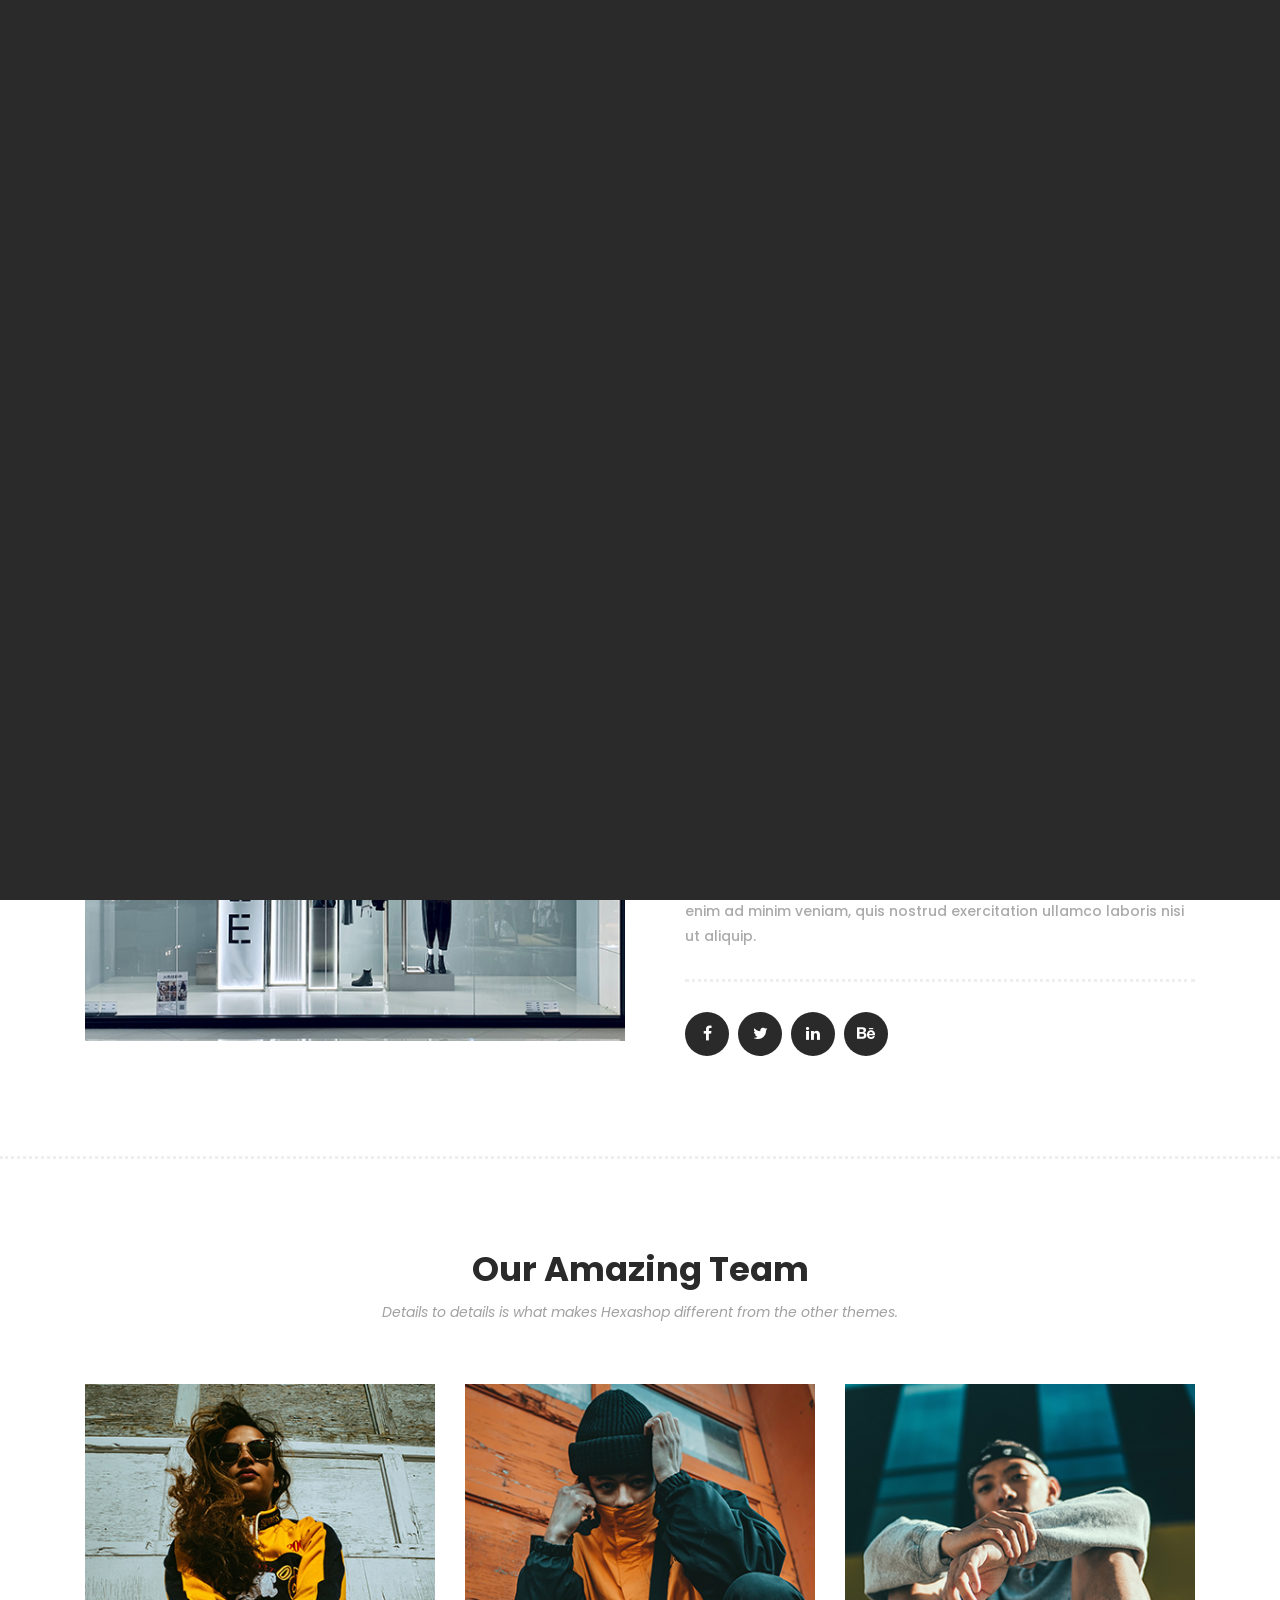
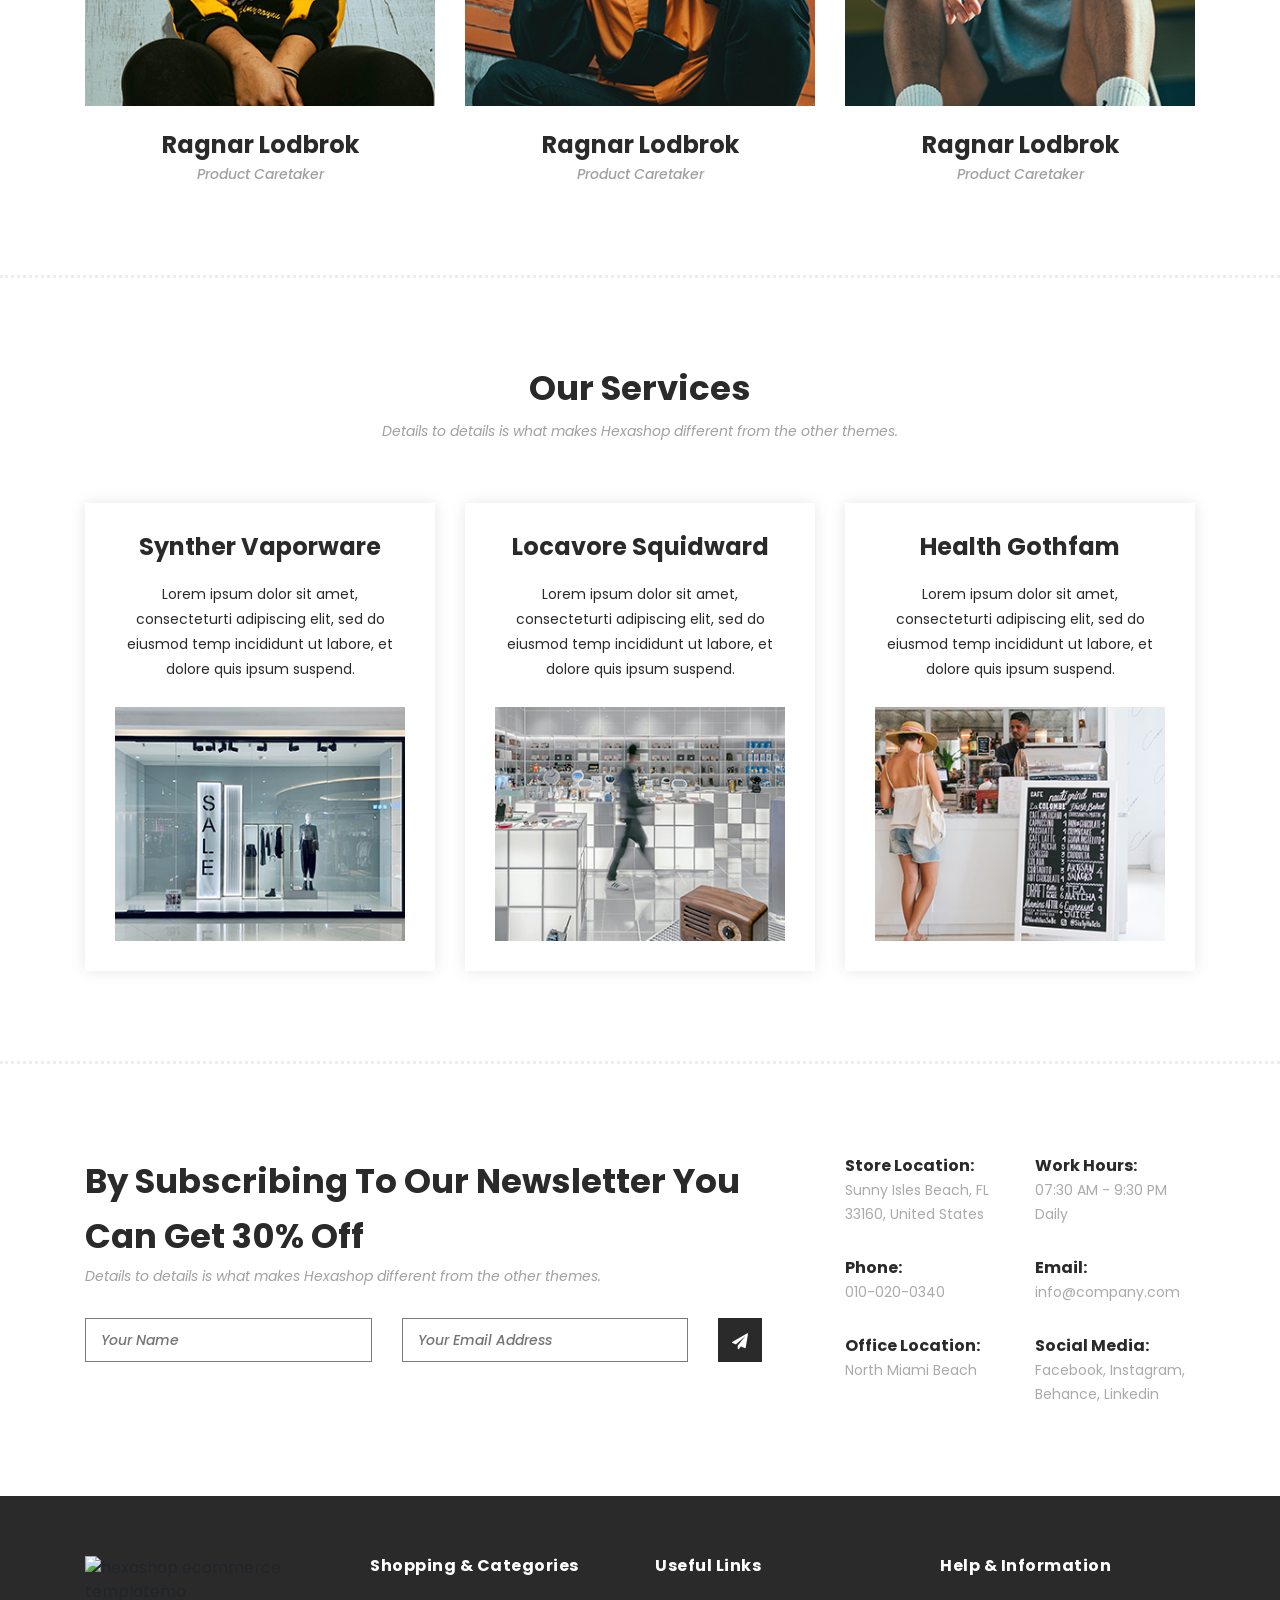
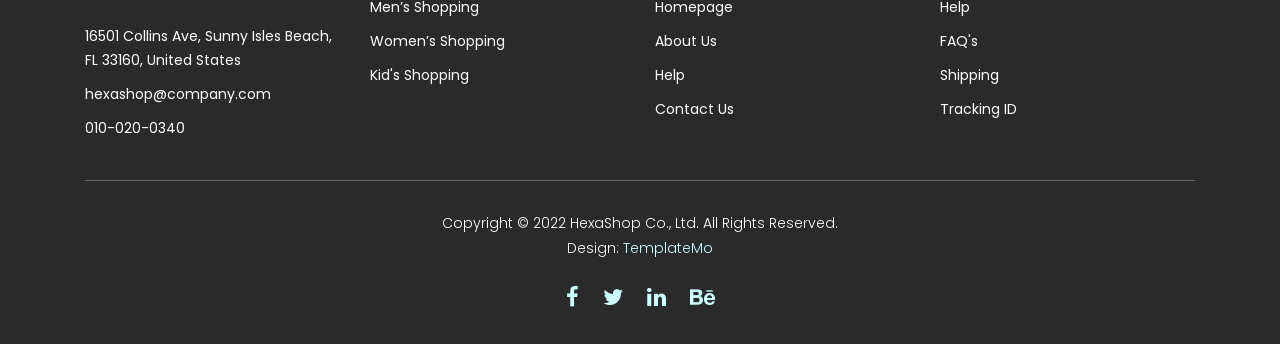
==== about.html @ b6d8e3b8 "Initial ATOYA website" ====
<!DOCTYPE html>
<html lang="en">

  <head>

    <meta charset="utf-8">
    <meta name="viewport" content="width=device-width, initial-scale=1, shrink-to-fit=no">
    <meta name="description" content="">
    <meta name="author" content="">
    <link href="https://fonts.googleapis.com/css?family=Poppins:100,200,300,400,500,600,700,800,900&display=swap" rel="stylesheet">

    <title>Hexashop - About Page</title>


    <!-- Additional CSS Files -->
    <link rel="stylesheet" type="text/css" href="assets/css/bootstrap.min.css">

    <link rel="stylesheet" type="text/css" href="assets/css/font-awesome.css">

    <link rel="stylesheet" href="assets/css/templatemo-hexashop.css">

    <link rel="stylesheet" href="assets/css/owl-carousel.css">

    <link rel="stylesheet" href="assets/css/lightbox.css">
<!--

TemplateMo 571 Hexashop

https://templatemo.com/tm-571-hexashop

-->
    </head>
    
    <body>
    
    <!-- ***** Preloader Start ***** -->
    <div id="preloader">
        <div class="jumper">
            <div></div>
            <div></div>
            <div></div>
        </div>
    </div>  
    <!-- ***** Preloader End ***** -->
    
    
    <!-- ***** Header Area Start ***** -->
    <header class="header-area header-sticky">
        <div class="container">
            <div class="row">
                <div class="col-12">
                    <nav class="main-nav">
                        <!-- ***** Logo Start ***** -->
                        <a href="index.html" class="logo">
                            <img src="assets/images/with-logo.png">
                        </a>
                        <!-- ***** Logo End ***** -->
                        <!-- ***** Menu Start ***** -->
                        <ul class="nav">
                            <li class="scroll-to-section"><a href="index.html" class="active">Home</a></li>
                            <li class="scroll-to-section"><a href="index.html">Men's</a></li>
                            <li class="scroll-to-section"><a href="index.html">Women's</a></li>
                            <li class="scroll-to-section"><a href="index.html">Kid's</a></li>
                            <li class="submenu">
                                <a href="javascript:;">Pages</a>
                                <ul>
                                    <li><a href="about.html">About Us</a></li>
                                    <li><a href="products.html">Products</a></li>
                                    <li><a href="single-product.html">Single Product</a></li>
                                    <li><a href="contact.html">Contact Us</a></li>
                                </ul>
                            </li>
                        </ul>        
                        <a class='menu-trigger'>
                            <span>Menu</span>
                        </a>
                        <!-- ***** Menu End ***** -->
                    </nav>
                </div>
            </div>
        </div>
    </header>
    <!-- ***** Header Area End ***** -->

    <!-- ***** Main Banner Area Start ***** -->
    <div class="page-heading about-page-heading" id="top">
        <div class="container">
            <div class="row">
                <div class="col-lg-12">
                    <div class="inner-content">
                        <h2>About Our Company</h2>
                        <span>Awesome, clean &amp; creative HTML5 Template</span>
                    </div>
                </div>
            </div>
        </div>
    </div>
    <!-- ***** Main Banner Area End ***** -->

    <!-- ***** About Area Starts ***** -->
    <div class="about-us">
        <div class="container">
            <div class="row">
                <div class="col-lg-6">
                    <div class="left-image">
                        <img src="assets/images/about-left-image.jpg" alt="">
                    </div>
                </div>
                <div class="col-lg-6">
                    <div class="right-content">
                        <h4>About Us &amp; Our Skills</h4>
                        <span>Lorem ipsum dolor sit amet, consectetur adipiscing elit, sed do eiusmod kon tempor incididunt ut labore.</span>
                        <div class="quote">
                            <i class="fa fa-quote-left"></i><p>Lorem ipsum dolor sit amet, consectetur adipiscing elit, sed do eiuski smod kon tempor incididunt ut labore.</p>
                        </div>
                        <p>Lorem ipsum dolor sit amet, consectetur adipiscing elit, sed do eiusmod kon tempor incididunt ut labore et dolore magna aliqua ut enim ad minim veniam, quis nostrud exercitation ullamco laboris nisi ut aliquip.</p>
                        <ul>
                            <li><a href="#"><i class="fa fa-facebook"></i></a></li>
                            <li><a href="#"><i class="fa fa-twitter"></i></a></li>
                            <li><a href="#"><i class="fa fa-linkedin"></i></a></li>
                            <li><a href="#"><i class="fa fa-behance"></i></a></li>
                        </ul>
                    </div>
                </div>
            </div>
        </div>
    </div>
    <!-- ***** About Area Ends ***** -->

    <!-- ***** Our Team Area Starts ***** -->
    <section class="our-team">
        <div class="container">
            <div class="row">
                <div class="col-lg-12">
                    <div class="section-heading">
                        <h2>Our Amazing Team</h2>
                        <span>Details to details is what makes Hexashop different from the other themes.</span>
                    </div>
                </div>
                <div class="col-lg-4">
                    <div class="team-item">
                        <div class="thumb">
                            <div class="hover-effect">
                                <div class="inner-content">
                                    <ul>
                                        <li><a href="#"><i class="fa fa-facebook"></i></a></li>
                                        <li><a href="#"><i class="fa fa-twitter"></i></a></li>
                                        <li><a href="#"><i class="fa fa-linkedin"></i></a></li>
                                        <li><a href="#"><i class="fa fa-behance"></i></a></li>
                                    </ul>
                                </div>
                            </div>
                            <img src="assets/images/team-member-01.jpg">
                        </div>
                        <div class="down-content">
                            <h4>Ragnar Lodbrok</h4>
                            <span>Product Caretaker</span>
                        </div>
                    </div>
                </div>
                <div class="col-lg-4">
                    <div class="team-item">
                        <div class="thumb">
                            <div class="hover-effect">
                                <div class="inner-content">
                                    <ul>
                                        <li><a href="#"><i class="fa fa-facebook"></i></a></li>
                                        <li><a href="#"><i class="fa fa-twitter"></i></a></li>
                                        <li><a href="#"><i class="fa fa-linkedin"></i></a></li>
                                        <li><a href="#"><i class="fa fa-behance"></i></a></li>
                                    </ul>
                                </div>
                            </div>
                            <img src="assets/images/team-member-02.jpg">
                        </div>
                        <div class="down-content">
                            <h4>Ragnar Lodbrok</h4>
                            <span>Product Caretaker</span>
                        </div>
                    </div>
                </div>
                <div class="col-lg-4">
                    <div class="team-item">
                        <div class="thumb">
                            <div class="hover-effect">
                                <div class="inner-content">
                                    <ul>
                                        <li><a href="#"><i class="fa fa-facebook"></i></a></li>
                                        <li><a href="#"><i class="fa fa-twitter"></i></a></li>
                                        <li><a href="#"><i class="fa fa-linkedin"></i></a></li>
                                        <li><a href="#"><i class="fa fa-behance"></i></a></li>
                                    </ul>
                                </div>
                            </div>
                            <img src="assets/images/team-member-03.jpg">
                        </div>
                        <div class="down-content">
                            <h4>Ragnar Lodbrok</h4>
                            <span>Product Caretaker</span>
                        </div>
                    </div>
                </div>
            </div>
        </div>
    </section>
    <!-- ***** Our Team Area Ends ***** -->

    <!-- ***** Services Area Starts ***** -->
    <section class="our-services">
        <div class="container">
            <div class="row">
                <div class="col-lg-12">
                    <div class="section-heading">
                        <h2>Our Services</h2>
                        <span>Details to details is what makes Hexashop different from the other themes.</span>
                    </div>
                </div>
                <div class="col-lg-4">
                    <div class="service-item">
                        <h4>Synther Vaporware</h4>
                        <p>Lorem ipsum dolor sit amet, consecteturti adipiscing elit, sed do eiusmod temp incididunt ut labore, et dolore quis ipsum suspend.</p>
                        <img src="assets/images/service-01.jpg" alt="">
                    </div>
                </div>
                <div class="col-lg-4">
                    <div class="service-item">
                        <h4>Locavore Squidward</h4>
                        <p>Lorem ipsum dolor sit amet, consecteturti adipiscing elit, sed do eiusmod temp incididunt ut labore, et dolore quis ipsum suspend.</p>
                        <img src="assets/images/service-02.jpg" alt="">
                    </div>
                </div>
                <div class="col-lg-4">
                    <div class="service-item">
                        <h4>Health Gothfam</h4>
                        <p>Lorem ipsum dolor sit amet, consecteturti adipiscing elit, sed do eiusmod temp incididunt ut labore, et dolore quis ipsum suspend.</p>
                        <img src="assets/images/service-03.jpg" alt="">
                    </div>
                </div>
            </div>
        </div>
    </section>
    <!-- ***** Services Area Ends ***** -->

    <!-- ***** Subscribe Area Starts ***** -->
    <div class="subscribe">
        <div class="container">
            <div class="row">
                <div class="col-lg-8">
                    <div class="section-heading">
                        <h2>By Subscribing To Our Newsletter You Can Get 30% Off</h2>
                        <span>Details to details is what makes Hexashop different from the other themes.</span>
                    </div>
                    <form id="subscribe" action="" method="get">
                        <div class="row">
                          <div class="col-lg-5">
                            <fieldset>
                              <input name="name" type="text" id="name" placeholder="Your Name" required="">
                            </fieldset>
                          </div>
                          <div class="col-lg-5">
                            <fieldset>
                              <input name="email" type="text" id="email" pattern="[^ @]*@[^ @]*" placeholder="Your Email Address" required="">
                            </fieldset>
                          </div>
                          <div class="col-lg-2">
                            <fieldset>
                              <button type="submit" id="form-submit" class="main-dark-button"><i class="fa fa-paper-plane"></i></button>
                            </fieldset>
                          </div>
                        </div>
                    </form>
                </div>
                <div class="col-lg-4">
                    <div class="row">
                        <div class="col-6">
                            <ul>
                                <li>Store Location:<br><span>Sunny Isles Beach, FL 33160, United States</span></li>
                                <li>Phone:<br><span>010-020-0340</span></li>
                                <li>Office Location:<br><span>North Miami Beach</span></li>
                            </ul>
                        </div>
                        <div class="col-6">
                            <ul>
                                <li>Work Hours:<br><span>07:30 AM - 9:30 PM Daily</span></li>
                                <li>Email:<br><span>info@company.com</span></li>
                                <li>Social Media:<br><span><a href="#">Facebook</a>, <a href="#">Instagram</a>, <a href="#">Behance</a>, <a href="#">Linkedin</a></span></li>
                            </ul>
                        </div>
                    </div>
                </div>
            </div>
        </div>
    </div>
    <!-- ***** Subscribe Area Ends ***** -->

    <!-- ***** Footer Start ***** -->
    <footer>
        <div class="container">
            <div class="row">
                <div class="col-lg-3">
                    <div class="first-item">
                        <div class="logo">
                            <img src="assets/images/white-logo.png" alt="hexashop ecommerce templatemo">
                        </div>
                        <ul>
                            <li><a href="#">16501 Collins Ave, Sunny Isles Beach, FL 33160, United States</a></li>
                            <li><a href="#">hexashop@company.com</a></li>
                            <li><a href="#">010-020-0340</a></li>
                        </ul>
                    </div>
                </div>
                <div class="col-lg-3">
                    <h4>Shopping &amp; Categories</h4>
                    <ul>
                        <li><a href="#">Men’s Shopping</a></li>
                        <li><a href="#">Women’s Shopping</a></li>
                        <li><a href="#">Kid's Shopping</a></li>
                    </ul>
                </div>
                <div class="col-lg-3">
                    <h4>Useful Links</h4>
                    <ul>
                        <li><a href="#">Homepage</a></li>
                        <li><a href="#">About Us</a></li>
                        <li><a href="#">Help</a></li>
                        <li><a href="#">Contact Us</a></li>
                    </ul>
                </div>
                <div class="col-lg-3">
                    <h4>Help &amp; Information</h4>
                    <ul>
                        <li><a href="#">Help</a></li>
                        <li><a href="#">FAQ's</a></li>
                        <li><a href="#">Shipping</a></li>
                        <li><a href="#">Tracking ID</a></li>
                    </ul>
                </div>
                <div class="col-lg-12">
                    <div class="under-footer">
                        <p>Copyright © 2022 HexaShop Co., Ltd. All Rights Reserved. 
                        
                        <br>Design: <a href="https://templatemo.com" target="_parent" title="free css templates">TemplateMo</a></p>
                        <ul>
                            <li><a href="#"><i class="fa fa-facebook"></i></a></li>
                            <li><a href="#"><i class="fa fa-twitter"></i></a></li>
                            <li><a href="#"><i class="fa fa-linkedin"></i></a></li>
                            <li><a href="#"><i class="fa fa-behance"></i></a></li>
                        </ul>
                    </div>
                </div>
            </div>
        </div>
    </footer>
    

    <!-- jQuery -->
    <script src="assets/js/jquery-2.1.0.min.js"></script>

    <!-- Bootstrap -->
    <script src="assets/js/popper.js"></script>
    <script src="assets/js/bootstrap.min.js"></script>

    <!-- Plugins -->
    <script src="assets/js/owl-carousel.js"></script>
    <script src="assets/js/accordions.js"></script>
    <script src="assets/js/datepicker.js"></script>
    <script src="assets/js/scrollreveal.min.js"></script>
    <script src="assets/js/waypoints.min.js"></script>
    <script src="assets/js/jquery.counterup.min.js"></script>
    <script src="assets/js/imgfix.min.js"></script> 
    <script src="assets/js/slick.js"></script> 
    <script src="assets/js/lightbox.js"></script> 
    <script src="assets/js/isotope.js"></script> 
    
    <!-- Global Init -->
    <script src="assets/js/custom.js"></script>

    <script>

        $(function() {
            var selectedClass = "";
            $("p").click(function(){
            selectedClass = $(this).attr("data-rel");
            $("#portfolio").fadeTo(50, 0.1);
                $("#portfolio div").not("."+selectedClass).fadeOut();
            setTimeout(function() {
              $("."+selectedClass).fadeIn();
              $("#portfolio").fadeTo(50, 1);
            }, 500);
                
            });
        });

    </script>

  </body>

</html>
---- assets/css/templatemo-hexashop.css ----
/*

TemplateMo 571 Hexashop

https://templatemo.com/tm-571-hexashop

*/

/* ---------------------------------------------
Table of contents
------------------------------------------------
01. font & reset css
02. reset
03. global styles
04. header
05. banner
06. features
07. testimonials
08. contact
09. footer
10. preloader
11. search
12. portfolio

--------------------------------------------- */
/* 
---------------------------------------------
font & reset css
--------------------------------------------- 
*/
@import url("https://fonts.googleapis.com/css?family=Poppins:100,200,300,400,500,600,700,800,900");
/* 
---------------------------------------------
reset
--------------------------------------------- 
*/
html, body, div, span, applet, object, iframe, h1, h2, h3, h4, h5, h6, p, blockquote, div
pre, a, abbr, acronym, address, big, cite, code, del, dfn, em, font, img, ins, kbd, q,
s, samp, small, strike, strong, sub, sup, tt, var, b, u, i, center, dl, dt, dd, ol, ul, li,
figure, header, nav, section, article, aside, footer, figcaption {
  margin: 0;
  padding: 0;
  border: 0;
  outline: 0;
}

.clearfix:after {
  content: ".";
  display: block;
  clear: both;
  visibility: hidden;
  line-height: 0;
  height: 0;
}

.clearfix {
  display: inline-block;
}

html[xmlns] .clearfix {
  display: block;
}

* html .clearfix {
  height: 1%;
}

ul, li {
  padding: 0;
  margin: 0;
  list-style: none;
}

header, nav, section, article, aside, footer, hgroup {
  display: block;
}

* {
  box-sizing: border-box;
}

html, body {
  font-family: 'Poppins', sans-serif;
  font-weight: 400;
  background-color: #fff;
  font-size: 16px;
  -ms-text-size-adjust: 100%;
  -webkit-font-smoothing: antialiased;
  -moz-osx-font-smoothing: grayscale;
}

a {
  text-decoration: none !important;
}

h1, h2, h3, h4, h5, h6 {
  margin-top: 0px;
  margin-bottom: 0px;
}

ul {
  margin-bottom: 0px;
}

p {
  font-size: 14px;
  line-height: 25px;
  color: #2a2a2a;
}

/* 
---------------------------------------------
global styles
--------------------------------------------- 
*/
html,
body {
  background: #fff;
  font-family: 'Poppins', sans-serif;
}

::selection {
  background: #2a2a2a;
  color: #fff;
}

::-moz-selection {
  background: #2a2a2a;
  color: #fff;
}

@media (max-width: 991px) {
  html, body {
    overflow-x: hidden;
  }
  .mobile-top-fix {
    margin-top: 30px;
    margin-bottom: 0px;
  }
  .mobile-bottom-fix {
    margin-bottom: 30px;
  }
  .mobile-bottom-fix-big {
    margin-bottom: 60px;
  }
}

.main-border-button a {
  font-size: 13px;
  color: #fff;
  border: 1px solid #fff;
  padding: 12px 25px;
  display: inline-block;
  font-weight: 500;
  transition: all .3s;
}

.main-border-button a:hover {
  background-color: #fff;
  color: #2a2a2a;
}

.main-white-button a {
  font-size: 13px;
  color: #2a2a2a;
  background-color: #fff;
  padding: 12px 25px;
  display: inline-block;
  border-radius: 3px;
  font-weight: 600;
  transition: all .3s;
}

.main-white-button a:hover {
  opacity: 0.9;
}

.main-text-button a {
  font-size: 13px;
  color: #fff;
  font-weight: 600;
  transition: all .3s;
}

.main-text-button a:hover {
  opacity: 0.9;
}

.section-heading h2 {
  font-size: 34px;
  font-weight: 700;
  color: #2a2a2a;
}

.section-heading span {
  font-size: 14px;
  color: #a1a1a1;
  font-style: italic;
  font-weight: 400;
}



/* 
---------------------------------------------
header
--------------------------------------------- 
*/

.background-header {
  border-bottom: none !important;
  background-color: #fff;
  height: 80px!important;
  position: fixed!important;
  top: 0px;
  left: 0px;
  right: 0px;
  box-shadow: 0px 0px 10px rgba(0,0,0,0.15)!important;
}

.background-header .logo,
.background-header .main-nav .nav li a {
  color: #1e1e1e!important;
}

.background-header .main-nav .nav li:hover a {
  color: #2a2a2a!important;
}

.background-header .nav li a.active {
  color: #2a2a2a!important;
}

.header-area {
  border-bottom: 3px dotted #eee;
  box-shadow: none;
  background-color: #fff;
  position: absolute;
  top: 0px;
  left: 0px;
  right: 0px;
  z-index: 100;
  height: 100px;
  -webkit-transition: all .5s ease 0s;
  -moz-transition: all .5s ease 0s;
  -o-transition: all .5s ease 0s;
  transition: all .5s ease 0s;
}

.header-area .main-nav {
  min-height: 80px;
  background: transparent;
}

.header-area .main-nav .logo {
  line-height: 100px;
  color: #fff;
  font-size: 28px;
  font-weight: 700;
  text-transform: uppercase;
  letter-spacing: 2px;
  float: left;
  -webkit-transition: all 0.3s ease 0s;
  -moz-transition: all 0.3s ease 0s;
  -o-transition: all 0.3s ease 0s;
  transition: all 0.3s ease 0s;
}

.background-header .main-nav .logo {
  line-height: 75px;
}

.background-header .nav {
  margin-top: 20px !important;
}

.header-area .main-nav .nav {
  float: right;
  margin-top: 30px;
  margin-right: 0px;
  background-color: transparent;
  -webkit-transition: all 0.3s ease 0s;
  -moz-transition: all 0.3s ease 0s;
  -o-transition: all 0.3s ease 0s;
  transition: all 0.3s ease 0s;
  position: relative;
  z-index: 999;
}

.header-area .main-nav .nav li {
  padding-left: 15px;
  padding-right: 15px;
}

.header-area .main-nav .nav li:last-child {
  padding-right: 0px;
}

.header-area .main-nav .nav li a {
  display: block;
  font-weight: 600;
  font-size: 15px;
  color: #2a2a2a;
  text-transform: capitalize;
  -webkit-transition: all 0.3s ease 0s;
  -moz-transition: all 0.3s ease 0s;
  -o-transition: all 0.3s ease 0s;
  transition: all 0.3s ease 0s;
  height: 40px;
  line-height: 40px;
  border: transparent;
  letter-spacing: 1px;
}

.header-area .main-nav .nav li a {
  color: #2a2a2a;
}

.header-area .main-nav .nav li:hover a,
.header-area .main-nav .nav li a.active {
  color: #aaa!important;
}

.background-header .main-nav .nav li:hover a,
.background-header .main-nav .nav li a.active {
  color: #aaa!important;
  opacity: 1;
}

.header-area .main-nav .nav li.submenu {
  position: relative;
  padding-right: 30px;
}

.header-area .main-nav .nav li.submenu:after {
  font-family: FontAwesome;
  content: "\f107";
  font-size: 12px;
  color: #2a2a2a;
  position: absolute;
  right: 18px;
  top: 12px;
}

.background-header .main-nav .nav li.submenu:after {
  color: #2a2a2a;
}

.header-area .main-nav .nav li.submenu ul {
  position: absolute;
  width: 200px;
  box-shadow: 0 2px 28px 0 rgba(0, 0, 0, 0.06);
  overflow: hidden;
  top: 50px;
  opacity: 0;
  transform: translateY(+2em);
  visibility: hidden;
  z-index: -1;
  transition: all 0.3s ease-in-out 0s, visibility 0s linear 0.3s, z-index 0s linear 0.01s;
}

.header-area .main-nav .nav li.submenu ul li {
  margin-left: 0px;
  padding-left: 0px;
  padding-right: 0px;
}

.header-area .main-nav .nav li.submenu ul li a {
  opacity: 1;
  display: block;
  background: #f7f7f7;
  color: #2a2a2a!important;
  padding-left: 20px;
  height: 40px;
  line-height: 40px;
  -webkit-transition: all 0.3s ease 0s;
  -moz-transition: all 0.3s ease 0s;
  -o-transition: all 0.3s ease 0s;
  transition: all 0.3s ease 0s;
  position: relative;
  font-size: 13px;
  font-weight: 400;
  border-bottom: 1px solid #eee;
}

.header-area .main-nav .nav li.submenu ul li a:hover {
  background: #fff;
  color: #aaa!important;
  padding-left: 25px;
}

.header-area .main-nav .nav li.submenu ul li a:hover:before {
  width: 3px;
}

.header-area .main-nav .nav li.submenu:hover ul {
  visibility: visible;
  opacity: 1;
  z-index: 1;
  transform: translateY(0%);
  transition-delay: 0s, 0s, 0.3s;
}

.header-area .main-nav .menu-trigger {
  cursor: pointer;
  display: block;
  position: absolute;
  top: 33px;
  width: 32px;
  height: 40px;
  text-indent: -9999em;
  z-index: 99;
  right: 40px;
  display: none;
}

.background-header .main-nav .menu-trigger {
  top: 23px;
}

.header-area .main-nav .menu-trigger span,
.header-area .main-nav .menu-trigger span:before,
.header-area .main-nav .menu-trigger span:after {
  -moz-transition: all 0.4s;
  -o-transition: all 0.4s;
  -webkit-transition: all 0.4s;
  transition: all 0.4s;
  background-color: #1e1e1e;
  display: block;
  position: absolute;
  width: 30px;
  height: 2px;
  left: 0;
}

.background-header .main-nav .menu-trigger span,
.background-header .main-nav .menu-trigger span:before,
.background-header .main-nav .menu-trigger span:after {
  background-color: #1e1e1e;
}

.header-area .main-nav .menu-trigger span:before,
.header-area .main-nav .menu-trigger span:after {
  -moz-transition: all 0.4s;
  -o-transition: all 0.4s;
  -webkit-transition: all 0.4s;
  transition: all 0.4s;
  background-color: #1e1e1e;
  display: block;
  position: absolute;
  width: 30px;
  height: 2px;
  left: 0;
  width: 75%;
}

.background-header .main-nav .menu-trigger span:before,
.background-header .main-nav .menu-trigger span:after {
  background-color: #1e1e1e;
}

.header-area .main-nav .menu-trigger span:before,
.header-area .main-nav .menu-trigger span:after {
  content: "";
}

.header-area .main-nav .menu-trigger span {
  top: 16px;
}

.header-area .main-nav .menu-trigger span:before {
  -moz-transform-origin: 33% 100%;
  -ms-transform-origin: 33% 100%;
  -webkit-transform-origin: 33% 100%;
  transform-origin: 33% 100%;
  top: -10px;
  z-index: 10;
}

.header-area .main-nav .menu-trigger span:after {
  -moz-transform-origin: 33% 0;
  -ms-transform-origin: 33% 0;
  -webkit-transform-origin: 33% 0;
  transform-origin: 33% 0;
  top: 10px;
}

.header-area .main-nav .menu-trigger.active span,
.header-area .main-nav .menu-trigger.active span:before,
.header-area .main-nav .menu-trigger.active span:after {
  background-color: transparent;
  width: 100%;
}

.header-area .main-nav .menu-trigger.active span:before {
  -moz-transform: translateY(6px) translateX(1px) rotate(45deg);
  -ms-transform: translateY(6px) translateX(1px) rotate(45deg);
  -webkit-transform: translateY(6px) translateX(1px) rotate(45deg);
  transform: translateY(6px) translateX(1px) rotate(45deg);
  background-color: #1e1e1e;
}

.background-header .main-nav .menu-trigger.active span:before {
  background-color: #1e1e1e;
}

.header-area .main-nav .menu-trigger.active span:after {
  -moz-transform: translateY(-6px) translateX(1px) rotate(-45deg);
  -ms-transform: translateY(-6px) translateX(1px) rotate(-45deg);
  -webkit-transform: translateY(-6px) translateX(1px) rotate(-45deg);
  transform: translateY(-6px) translateX(1px) rotate(-45deg);
  background-color: #1e1e1e;
}

.background-header .main-nav .menu-trigger.active span:after {
  background-color: #1e1e1e;
}

.header-area.header-sticky {
  min-height: 80px;
}

.header-area .nav {
  margin-top: 30px;
}

.header-area.header-sticky .nav li a.active {
  color: #aaa;
}

@media (max-width: 1200px) {
  .header-area .main-nav .nav li {
    padding-left: 12px;
    padding-right: 12px;
  }
  .header-area .main-nav:before {
    display: none;
  }
}

@media (max-width: 767px) {
  .header-area .main-nav .logo {
    color: #1e1e1e;
  }
  .header-area.header-sticky .nav li a:hover,
  .header-area.header-sticky .nav li a.active {
    color: #aaa!important;
    opacity: 1;
  }
  .header-area.header-sticky .nav li.search-icon a {
    width: 100%;
  }
  .header-area {
    background-color: #f7f7f7;
    padding: 0px 15px;
    height: 100px;
    box-shadow: none;
    text-align: center;
  }
  .header-area .container {
    padding: 0px;
  }
  .header-area .logo {
    margin-left: 30px;
  }
  .header-area .menu-trigger {
    display: block !important;
  }
  .header-area .main-nav {
    overflow: visible;
  }
  .header-area .main-nav .nav {
    float: none;
    clear: both;
    width: 100%;
    display: none;
    -webkit-transition: all 0s ease 0s;
    -moz-transition: all 0s ease 0s;
    -o-transition: all 0s ease 0s;
    transition: all 0s ease 0s;
    margin-left: 0px;
  }
  .header-area .main-nav .nav li:first-child {
    border-top: 1px solid #eee;
  }
  .header-area.header-sticky .nav {
    margin-top: 0px !important;
  }
  .header-area .main-nav .nav li {
    width: 100%;
    background: #fff;
    border-bottom: 1px solid #eee;
    padding-left: 0px !important;
    padding-right: 0px !important;
  }
  .header-area .main-nav .nav li a {
    height: 50px !important;
    line-height: 50px !important;
    padding: 0px !important;
    border: none !important;
    background: #f7f7f7 !important;
    color: #191a20 !important;
  }
  .header-area .main-nav .nav li a:hover {
    background: #eee !important;
    color: #aaa!important;
  }
  .header-area .main-nav .nav li.submenu ul {
    position: relative;
    visibility: inherit;
    opacity: 1;
    z-index: 1;
    transform: translateY(0%);
    transition-delay: 0s, 0s, 0.3s;
    top: 0px;
    width: 100%;
    box-shadow: none;
    height: 0px;
  }
  .header-area .main-nav .nav li.submenu ul li a {
    font-size: 12px;
    font-weight: 400;
  }
  .header-area .main-nav .nav li.submenu ul li a:hover:before {
    width: 0px;
  }
  .header-area .main-nav .nav li.submenu ul.active {
    height: auto !important;
  }
  .header-area .main-nav .nav li.submenu:after {
    color: #3B566E;
    right: 25px;
    font-size: 14px;
    top: 15px;
  }
  .header-area .main-nav .nav li.submenu:hover ul, .header-area .main-nav .nav li.submenu:focus ul {
    height: 0px;
  }
}

@media (min-width: 767px) {
  .header-area .main-nav .nav {
    display: flex !important;
  }
}


/* 
---------------------------------------------
banner
--------------------------------------------- 
*/

.main-banner {
  border-bottom: 3px dotted #eee;
  padding-top: 160px;
  padding-bottom: 30px;
}

.main-banner .left-content .thumb img {
  width: 100%;
  overflow: hidden;
}

.main-banner .left-content .inner-content {
  position: absolute;
  left: 100px;
  top: 50%;
  transform: translateY(-50%);
}

.main-banner .left-content .inner-content h4 {
  color: #fff;
  margin-top: -10px;
  font-size: 52px;
  font-weight: 700;
  margin-bottom: 20px;
}

.main-banner .left-content .inner-content span {
  font-size: 16px;
  color: #fff;
  font-weight: 400;
  font-style: italic;
  display: block;
  margin-bottom: 30px;
}

.main-banner .right-content .right-first-image {
  margin-bottom: 28.5px;
}

.main-banner .right-content .right-first-image .thumb {
  position: relative;
  text-align: center;
}

.main-banner .right-content .right-first-image .thumb img {
  width: 100%;
  overflow: hidden;
}

.main-banner .right-content .right-first-image .thumb .inner-content {
  position: absolute;
  top: 50%;
  transform: translateY(-50%);
  width: 100%;
  text-align: center;
}

.main-banner .right-content .right-first-image .thumb .inner-content h4 {
  color: #fff;
  font-size: 24px;
  font-weight: 700;
  margin-bottom: 15px;
}

.main-banner .right-content .right-first-image .thumb .inner-content span {
  font-size: 16px;
  color: #fff;
  font-style: italic;
}

.main-banner .right-content .right-first-image .thumb .hover-content {
  position: absolute;
  top: 15px;
  right: 15px;
  left: 15px;
  bottom: 15px;
  text-align: center;
  background-color: rgba(42,42,42,.97);
  opacity: 0;
  visibility: hidden;
  transition: all 0.5s;
}

.main-banner .right-content .right-first-image .thumb:hover .hover-content {
  opacity: 1;
  visibility: visible;
}

.main-banner .right-content .right-first-image .thumb .hover-content .inner {
  position: absolute;
  top: 50%;
  left: 50%;
  transform: translate(-50%, -50%);
  width: 100%;
}

.main-banner .right-content .right-first-image .thumb .hover-content h4 {
  color: #fff;
  font-size: 24px;
  font-weight: 700;
  margin-bottom: 15px;
}

.main-banner .right-content .right-first-image .thumb .hover-content p {
  color: #fff;
  padding: 0px 20px;
  margin-bottom: 20px;
}



/*
---------------------------------------------
Men
---------------------------------------------
*/

#men {
  padding-top: 90px;
  padding-bottom: 90px;
  border-bottom: 3px dotted #eee;
}

#men .section-heading {
  margin-bottom: 60px;
}

#men .item .down-content {
  padding-top: 30px;
  position: relative;
  z-index: 3;
  background-color: #fff;
}

#men .item .down-content h4 {
  font-size: 22px;
  color: #2a2a2a;
  font-weight: 700;
  margin-bottom: 8px;
}

#men .item .down-content span {
  font-size: 18px;
  color: #a1a1a1;
  font-weight: 500;
  display: block;
}

#men .item .down-content ul.stars {
  position: absolute;
  right: 0;
  top: 30px;
}

#men .item .down-content ul.stars li {
  display: inline;
  font-size: 13px;
}

#men .item .thumb .hover-content {
  position: absolute;
  z-index: 2;
  text-align: center;
  bottom: -60px;
  width: 100%;
  opacity: 0;
  visibility: hidden;
  transition: all .5s;
}

#men .item .thumb:hover .hover-content {
  bottom: 30px;
  opacity: 1;
  visibility: visible;
}

#men .item .thumb {
  position: relative;
}

#men .item .thumb .hover-content ul li {
  display: inline;
  margin: 0px 10px;
}

#men .item .thumb .hover-content ul li a {
  width: 50px;
  height: 50px;
  text-align: center;
  line-height: 50px;
  display: inline-block;
  color: #2a2a2a;
  background-color: #fff;
}


#men .owl-nav {
  text-align: center;
  position: absolute;
  width: 100%;
  top: 40%;
  transform: translateY(-25px);
}

#men .owl-dots {
  display: none;
}
    
#men .owl-nav .owl-prev{
  position: absolute;
  left: -80px;
  outline: none;
}

#men .owl-nav .owl-prev span,
#men .owl-nav .owl-next span {
  opacity: 0;
}

#men .owl-nav .owl-prev:before {
  display: inline-block;
  font-family: 'FontAwesome';
  color: #2a2a2a;
  font-size: 25px;
  font-weight: 700;
  content: '\f104';
  width: 50px;
  height: 50px;
  background-color: transparent;
  line-height: 48px;
  border :1px solid #2a2a2a;
}

#men .owl-nav .owl-prev {
  opacity: 0.75;
  transition: all .5s;
}

#men .owl-nav .owl-prev:hover {
  opacity: 1;
}

#men .owl-nav .owl-next {
  opacity: 0.75;
  transition: all .5s;
}

#men .owl-nav .owl-next:hover {
  opacity: 1;
}

#men .owl-nav .owl-next{
  outline: none;
  position: absolute;
  right: -85px;
}

#men .owl-nav .owl-next:before {
  display: inline-block;
  font-family: 'FontAwesome';
  color: #2a2a2a;
  font-size: 25px;
  font-weight: 700;
  content: '\f105';
  width: 50px;
  height: 50px;
  background-color: transparent;
  line-height: 48px;
  border :1px solid #2a2a2a;
}


/*
---------------------------------------------
Women
---------------------------------------------
*/

#women {
  padding-top: 90px;
  padding-bottom: 90px;
  border-bottom: 3px dotted #eee;
}

#women .section-heading {
  margin-bottom: 60px;
}

#women .item .down-content {
  padding-top: 30px;
  position: relative;
  z-index: 3;
  background-color: #fff;
}

#women .item .down-content h4 {
  font-size: 22px;
  color: #2a2a2a;
  font-weight: 700;
  margin-bottom: 8px;
}

#women .item .down-content span {
  font-size: 18px;
  color: #a1a1a1;
  font-weight: 500;
  display: block;
}

#women .item .down-content ul.stars {
  position: absolute;
  right: 0;
  top: 30px;
}

#women .item .down-content ul.stars li {
  display: inline;
  font-size: 13px;
}

#women .item .thumb .hover-content {
  position: absolute;
  z-index: 2;
  text-align: center;
  bottom: -60px;
  width: 100%;
  opacity: 0;
  visibility: hidden;
  transition: all .5s;
}

#women .item .thumb:hover .hover-content {
  bottom: 30px;
  opacity: 1;
  visibility: visible;
}

#women .item .thumb {
  position: relative;
}

#women .item .thumb .hover-content ul li {
  display: inline;
  margin: 0px 10px;
}

#women .item .thumb .hover-content ul li a {
  width: 50px;
  height: 50px;
  text-align: center;
  line-height: 50px;
  display: inline-block;
  color: #2a2a2a;
  background-color: #fff;
}


#women .owl-nav {
  text-align: center;
  position: absolute;
  width: 100%;
  top: 40%;
  transform: translateY(-25px);
}

#women .owl-dots {
  display: none;
}
    
#women .owl-nav .owl-prev{
  position: absolute;
  left: -80px;
  outline: none;
}

#women .owl-nav .owl-prev span,
#women .owl-nav .owl-next span {
  opacity: 0;
}

#women .owl-nav .owl-prev:before {
  display: inline-block;
  font-family: 'FontAwesome';
  color: #2a2a2a;
  font-size: 25px;
  font-weight: 700;
  content: '\f104';
  width: 50px;
  height: 50px;
  background-color: transparent;
  line-height: 48px;
  border :1px solid #2a2a2a;
}

#women .owl-nav .owl-prev {
  opacity: 0.75;
  transition: all .5s;
}

#women .owl-nav .owl-prev:hover {
  opacity: 1;
}

#women .owl-nav .owl-next {
  opacity: 0.75;
  transition: all .5s;
}

#women .owl-nav .owl-next:hover {
  opacity: 1;
}

#women .owl-nav .owl-next{
  outline: none;
  position: absolute;
  right: -85px;
}

#women .owl-nav .owl-next:before {
  display: inline-block;
  font-family: 'FontAwesome';
  color: #2a2a2a;
  font-size: 25px;
  font-weight: 700;
  content: '\f105';
  width: 50px;
  height: 50px;
  background-color: transparent;
  line-height: 48px;
  border :1px solid #2a2a2a;
}

/*
---------------------------------------------
Kids
---------------------------------------------
*/

#kids {
  padding-top: 90px;
  padding-bottom: 90px;
  border-bottom: 3px dotted #eee;
}

#kids .section-heading {
  margin-bottom: 60px;
}

#kids .item .down-content {
  padding-top: 30px;
  position: relative;
  z-index: 3;
  background-color: #fff;
}

#kids .item .down-content h4 {
  font-size: 22px;
  color: #2a2a2a;
  font-weight: 700;
  margin-bottom: 8px;
}

#kids .item .down-content span {
  font-size: 18px;
  color: #a1a1a1;
  font-weight: 500;
  display: block;
}

#kids .item .down-content ul.stars {
  position: absolute;
  right: 0;
  top: 30px;
}

#kids .item .down-content ul.stars li {
  display: inline;
  font-size: 13px;
}

#kids .item .thumb .hover-content {
  position: absolute;
  z-index: 2;
  text-align: center;
  bottom: -60px;
  width: 100%;
  opacity: 0;
  visibility: hidden;
  transition: all .5s;
}

#kids .item .thumb:hover .hover-content {
  bottom: 30px;
  opacity: 1;
  visibility: visible;
}

#kids .item .thumb {
  position: relative;
}

#kids .item .thumb .hover-content ul li {
  display: inline;
  margin: 0px 10px;
}

#kids .item .thumb .hover-content ul li a {
  width: 50px;
  height: 50px;
  text-align: center;
  line-height: 50px;
  display: inline-block;
  color: #2a2a2a;
  background-color: #fff;
}


#kids .owl-nav {
  text-align: center;
  position: absolute;
  width: 100%;
  top: 40%;
  transform: translateY(-25px);
}

#kids .owl-dots {
  display: none;
}
    
#kids .owl-nav .owl-prev{
  position: absolute;
  left: -80px;
  outline: none;
}

#kids .owl-nav .owl-prev span,
#kids .owl-nav .owl-next span {
  opacity: 0;
}

#kids .owl-nav .owl-prev:before {
  display: inline-block;
  font-family: 'FontAwesome';
  color: #2a2a2a;
  font-size: 25px;
  font-weight: 700;
  content: '\f104';
  width: 50px;
  height: 50px;
  background-color: transparent;
  line-height: 48px;
  border :1px solid #2a2a2a;
}

#kids .owl-nav .owl-prev {
  opacity: 0.75;
  transition: all .5s;
}

#kids .owl-nav .owl-prev:hover {
  opacity: 1;
}

#kids .owl-nav .owl-next {
  opacity: 0.75;
  transition: all .5s;
}

#kids .owl-nav .owl-next:hover {
  opacity: 1;
}

#kids .owl-nav .owl-next{
  outline: none;
  position: absolute;
  right: -85px;
}

#kids .owl-nav .owl-next:before {
  display: inline-block;
  font-family: 'FontAwesome';
  color: #2a2a2a;
  font-size: 25px;
  font-weight: 700;
  content: '\f105';
  width: 50px;
  height: 50px;
  background-color: transparent;
  line-height: 48px;
  border :1px solid #2a2a2a;
}


/*
---------------------------------------------
Explore
---------------------------------------------
*/

#explore {
  padding-top: 90px;
  padding-bottom: 90px;
  border-bottom: 3px dotted #eee;
}

#explore .left-content {
  margin-right: 30px;
}

#explore .left-content h2 {
  font-size: 34px;
  font-weight: 700;
  color: #2a2a2a;
}

#explore .left-content span {
  font-size: 14px;
  color: #aaaaaa;
  font-weight: 500;
  display: block;
  margin-top: 25px;
}

#explore .left-content .quote {
  margin-top: 25px;
}

#explore .left-content .quote i {
  float: left;
  font-size: 32px;
  margin-right: 15px;
  margin-top: 10px;
}

#explore .left-content .quote p {
  font-style: italic;
  color: #2a2a2a;
  font-weight: 500;
}

#explore .left-content p {
  font-size: 14px;
  color: #aaaaaa;
  font-weight: 500;
  display: block;
  margin-top: 25px;
}

#explore .left-content .main-border-button a {
  color: #2a2a2a;
  border-color: #2a2a2a;
  margin-top: 35px;
}

#explore .left-content .main-border-button a:hover {
  background-color: #2a2a2a;
  color: #fff;
}

#explore img {
  width: 100%;
  overflow: hidden;
}

#explore .leather {
  margin-bottom: 30px;
}

#explore .first-image {
  margin-bottom: 30px;
}

#explore .leather,
#explore .types {
  min-height: 255px;
  background-color: #f8f8f8;
  text-align: center;
  width: 100%;
}

#explore .leather h4,
#explore .types h4 {
  font-size: 24px;
  font-weight: 700;
  color: #2a2a2a;
  padding-top: 90px;
  margin-bottom: 5px;
}

#explore .leather span,
#explore .types span {
  font-size: 14px;
  font-style: italic;
  color: #aaa;
  font-weight: 500;
}

/* 
---------------------------------------------
Social
--------------------------------------------- 
*/

#social {
  margin-top: 90px;
  padding-bottom: 90px;
  border-bottom: 3px dotted #eee;
}

#social .col-2 {
  padding-left: 0;
  padding-right: 0;
}

#social .images {
  margin-top: 60px;
  padding-left: 15px;
  padding-right: 15px;
}

#social .thumb {
  position: relative;
}

#social .thumb .icon {
  position: absolute;
  bottom: 0;
  left: 0;
  right: 0;
  top: 0;
  width: 100%;
  background-color: rgba(0,0,0,0.85);
  opacity: 0;
  visibility: hidden;
  transition: all .3s;
}

#social .thumb:hover .icon {
  opacity: 1;
  visibility: visible;
}

#social .thumb .icon h6 {
  color: #fff;
  position: absolute;
  font-size: 14px;
  bottom: 40px;
  font-weight: 400;
  left: 15px;
}

#social .thumb .icon i {
  color: #fff;
  position: absolute;
  bottom: 15px;
  left: 15px;
}

#social .thumb img {
  width: 100%;
  overflow: hidden;
}


/* 
---------------------------------------------
Subscribe
--------------------------------------------- 
*/

.subscribe {
  margin-top: 90px;
}

.subscribe .section-heading {
  margin-bottom: 30px;
}

.subscribe .section-heading h2 {
  line-height: 55px;
}

.subscribe form input {
  width: 100%;
  height: 44px;
  line-height: 44px;
  padding: 0px 15px;
  font-size: 14px;
  font-style: italic;
  font-weight: 500;
  color: #aaa;
  border-radius: 0px;
  border: 1px solid #7a7a7a;
  box-shadow: none;
}

.subscribe form input::focus {
  border-color: #2a2a2a;
  border-radius: 0px;
}

.subscribe form button {
  width: 44px;
  height: 44px;
  display: inline-block;
  text-align: center;
  line-height: 44px;
  background-color: #2a2a2a;
  box-shadow: none;
  border: 1px solid transparent;
  color: #fff;
  transition: all 0.3s;
}

.subscribe form button:hover {
  background-color: #fff;
  border: 1px solid #2a2a2a;
  color: #2a2a2a;
}

.subscribe ul li {
  margin-bottom: 30px;
  display: block;
}

.subscribe ul li {
  font-size: 16px;
  font-weight: 700;
  color: #2a2a2a;
}

.subscribe ul li span,
.subscribe ul li span a {
  font-size: 14px;
  font-weight: 400;
  color: #aaa;
}

.subscribe ul li span a:hover {
  color: #2a2a2a;
}


/* 
---------------------------------------------
footer
--------------------------------------------- 
*/

footer {
  margin-top: 60px;
  padding: 60px 0px 30px 0px;
  background-color: #2a2a2a;
}

footer .logo {
  margin-bottom: 20px;
}

footer ul li {
  display: block;
  margin-bottom: 10px;
}

footer ul li a {
  font-size: 14px;
  color: #fff;
  transition: all .3s;
}

footer ul li a:hover {
  color: #aaa;
}

footer h4 {
  letter-spacing: 0.5px;
  font-size: 16px;
  color: #fff;
  font-weight: 700;
  margin-bottom: 20px;
}

footer .under-footer {
  margin-top: 30px;
  padding-top: 30px;
  text-align: center;
  border-top: 1px solid rgba(250,250,250,0.3);
}

footer .under-footer ul {
  margin-top: 20px;
}

footer .under-footer ul li {
  display: inline-block;
  margin: 0px 10px;
}

footer .under-footer ul li a {
  font-size: 22px;
}

footer .under-footer p {
  color: #fff;
  font-size: 14px;
  font-weight: 300;
}

footer .under-footer a {
  color: #cff;
}

footer .under-footer a:hover {
  color: #c66;
}


/* 
---------------------------------------------
Products Page
--------------------------------------------- 
*/

.page-heading {
  margin-top: 160px;
  margin-bottom: 30px;
  background-image: url(../images/products-page-heading.jpg);
  background-position: center center;
  background-size: cover;
  background-repeat: no-repeat;
}

.page-heading .inner-content {
  padding: 150px 0px;
  text-align: center;
}

.page-heading .inner-content h2 {
  font-size: 52px;
  color: #fff;
  font-weight: 700;
  margin-bottom: 15px;
}

.page-heading .inner-content span {
  font-size: 16px;
  font-weight: 500;
  color: #fff;
  font-style: italic;
}

#products .section-heading {
  text-align: center;
  margin-bottom: 60px;
  margin-top: 80px;
}

#products .item {
  margin-bottom: 30px;
}

#products .item .thumb img {
  width: 100%;
  overflow: hidden;
}

#products .item .down-content {
  padding-top: 20px;
  position: relative;
  z-index: 3;
  background-color: #fff;
}

#products .item .down-content h4 {
  font-size: 22px;
  color: #2a2a2a;
  font-weight: 700;
  margin-bottom: 8px;
}

#products .item .down-content span {
  font-size: 18px;
  color: #a1a1a1;
  font-weight: 500;
  display: block;
}

#products .item .down-content ul.stars {
  position: absolute;
  right: 0;
  top: 20px;
}

#products .item .down-content ul.stars li {
  display: inline;
  font-size: 13px;
}

#products .item .thumb .hover-content {
  position: absolute;
  z-index: 2;
  text-align: center;
  bottom: -60px;
  width: 100%;
  opacity: 0;
  visibility: hidden;
  transition: all .5s;
}

#products .item .thumb:hover .hover-content {
  bottom: 30px;
  opacity: 1;
  visibility: visible;
}

#products .item .thumb {
  position: relative;
}

#products .item .thumb .hover-content ul li {
  display: inline;
  margin: 0px 10px;
}

#products .item .thumb .hover-content ul li a {
  width: 50px;
  height: 50px;
  text-align: center;
  line-height: 50px;
  display: inline-block;
  color: #2a2a2a;
  background-color: #fff;
}

#products .pagination {
  margin-top: 30px;
  margin-bottom: 40px;
}

#products .pagination ul {
  text-align: center;
  width: 100%;
}

#products .pagination ul li {
  display: inline;
  margin: 0px 5px;
}

#products .pagination ul li a {
  width: 44px;
  height: 44px;
  border: 1px solid #2a2a2a;
  display: inline-block;
  text-align: center;
  line-height: 44px;
  font-size: 14px;
  font-weight: 500;
  color: #2a2a2a;
}

#products .pagination ul li a:hover,
#products .pagination ul li.active a {
  background-color: #2a2a2a;
  color: #fff;
}



/* 
---------------------------------------------
Single Product Page
--------------------------------------------- 
*/

#product {
  margin-top: 80px;
}

#product .left-images img {
  width: 100%;
  overflow: hidden;
  margin-bottom: 30px;
}

#product .right-content {
  position: relative;
  z-index: 3;
  background-color: #fff;
}

#product .right-content h4 {
  font-size: 22px;
  color: #2a2a2a;
  font-weight: 700;
  margin-bottom: 0px;
}

#product .right-content span.price {
  font-size: 18px;
  color: #a1a1a1;
  font-weight: 500;
  display: block;
  margin-top: 5px;
  border-bottom: 1px solid #eee;
  padding-bottom: 20px;
}

#product .right-content ul.stars {
  position: absolute;
  right: 0;
  top: 0;
}

#product .right-content ul.stars li {
  display: inline;
  font-size: 13px;
}

#product .right-content span {
  font-size: 14px;
  color: #aaaaaa;
  font-weight: 500;
  display: block;
  margin-top: 25px;
}

#product .right-content .quote {
  margin-top: 25px;
}

#product .right-content .quote i {
  float: left;
  font-size: 32px;
  margin-right: 15px;
  margin-top: 10px;
}

#product .right-content .quote p {
  font-style: italic;
  color: #2a2a2a;
  font-weight: 500;
}

#product .right-content p {
  font-size: 14px;
  color: #aaaaaa;
  font-weight: 500;
  display: block;
  margin-top: 25px;
}

.quantity-content {
  margin-top: 30px;
  padding-top: 30px;
  border-top: 1px solid #eee;
  border-bottom: 1px solid #eee;
  width: 100%;
  padding-bottom: 30px;
  margin-bottom: 30px;
}

.quantity-content .left-content {
  float: left;
  margin-right: 30px;
}

.quantity-content .right-content {
  text-align: right;
}

.quantity-content .left-content h6 {
  padding-top: 7px;
  font-size: 20px;
  font-weight: 700;
  color: #aaa;
  position: relative;
  z-index: 11;
}

.total h4 {
  float: left;
  font-size: 20px;
  margin-top: 10px;
  color: #aaa!important;
}

.total .main-border-button {
  text-align: right;
}

.total .main-border-button a {
  border-color: #2a2a2a;
  color: #2a2a2a;
}

.total .main-border-button a:hover {
  color: #fff;
  background-color: #2a2a2a;
}

.quantity {
  display: inline-block; }
 
 .quantity .input-text.qty {
  width: 35px;
  height: 39px;
  padding: 0 5px;
  text-align: center;
  background-color: transparent;
  border: 1px solid #efefef;
 }
 
 .quantity.buttons_added {
  text-align: left;
  position: relative;
  white-space: nowrap;
  vertical-align: top; }
 
 .quantity.buttons_added input {
  display: inline-block;
  margin: 0;
  vertical-align: top;
  box-shadow: none;
 }
 
 .quantity.buttons_added .minus,
 .quantity.buttons_added .plus {
  padding: 7px 10px 8px;
  height: 39px;
  background-color: #ffffff;
  border: 1px solid #efefef;
  cursor:pointer;}
 
 .quantity.buttons_added .minus {
  border-right: 0; }
 
 .quantity.buttons_added .plus {
  border-left: 0; }
 
 .quantity.buttons_added .minus:hover,
 .quantity.buttons_added .plus:hover {
  background: #eeeeee; }
 
 .quantity input::-webkit-outer-spin-button,
 .quantity input::-webkit-inner-spin-button {
  -webkit-appearance: none;
  -moz-appearance: none;
  margin: 0; }
  
  .quantity.buttons_added .minus:focus,
 .quantity.buttons_added .plus:focus {
  outline: none; }



/* 
---------------------------------------------
About Us Page
--------------------------------------------- 
*/

.about-page-heading {
  margin-top: 160px;
  margin-bottom: 30px;
  background-image: url(../images/about-us-page-heading.jpg);
  background-position: center center;
  background-size: cover;
  background-repeat: no-repeat;
}

.about-us {
  margin-top: 80px;
}

.about-us .left-image img {
  width: 100%;
  overflow: hidden;
}

.about-us .right-content {
  margin-left: 30px;
}

.about-us .right-content h4 {
  font-size: 34px;
  font-weight: 700;
  color: #2a2a2a;
}

.about-us .right-content span {
  font-size: 14px;
  color: #aaaaaa;
  font-weight: 500;
  display: block;
  margin-top: 25px;
}

.about-us .right-content .quote {
  margin-top: 25px;
}

.about-us .right-content .quote i {
  float: left;
  font-size: 32px;
  margin-right: 15px;
  margin-top: 10px;
}

.about-us .right-content .quote p {
  font-style: italic;
  color: #2a2a2a;
  font-weight: 500;
}

.about-us .right-content p {
  font-size: 14px;
  color: #aaaaaa;
  font-weight: 500;
  display: block;
  margin-top: 25px;
}

.about-us .right-content ul {
  border-top: 3px dotted #eee;
  margin-top: 30px;
  padding-top: 30px;
}

.about-us .right-content ul li {
  display: inline-block;
  margin-right: 5px;
}

.about-us .right-content ul li a {
  width: 44px;
  height: 44px;
  background-color: #2a2a2a;
  color: #fff;
  display: inline-block;
  text-align: center;
  line-height: 44px;
  border-radius: 50%;
  transition: all .5s;
}

.about-us .right-content ul li a:hover {
  background-color: #eee;
  color: #2a2a2a;
}

.our-team {
  margin-top: 100px;
  padding-top: 90px;
  padding-bottom: 90px;
  border-top: 3px dotted #eee;
}

.our-team .section-heading {
  margin-bottom: 60px;
  text-align: center;
}

.our-team .section-heading h2 {
  margin-bottom: 10px;
}

.our-team .team-item .thumb {
  position: relative;
}

.our-team .team-item .thumb img {
  width: 100%;
  overflow: hidden;
}

.our-team .team-item .thumb .hover-effect {
  position: absolute;
  background-color: rgba(0,0,0,0.9);
  width: 100%;
  text-align: center;
  top: 0;
  bottom: 0;
  opacity: 0;
  visibility: hidden;
  transition: all .3s;
}

.our-team .team-item .thumb:hover .hover-effect {
  opacity: 1;
  visibility: visible;
}

.our-team .team-item .thumb .hover-effect .inner-content {
  position: absolute;
  top: 50%;
  text-align: center;
  width: 100%;
  transform: translateY(-22px);
}

.our-team .team-item .thumb .hover-effect .inner-content ul li {
  display: inline-block;
  margin: 0px 5px;
}

.our-team .team-item .thumb .hover-effect .inner-content ul li a {
  width: 44px;
  height: 44px;
  background-color: #fff;
  color: #2a2a2a;
  display: inline-block;
  text-align: center;
  line-height: 44px;
  border-radius: 50%;
  transition: all .3s;
}

.our-team .team-item .thumb .hover-effect .inner-content ul li a:hover {
  background-color: #2a2a2a;
  color: #fff;
}

.our-team .team-item .down-content {
  text-align: center;
  padding-top: 25px;
}

.our-team .team-item .down-content h4 {
  font-size: 24px;
  color: #2a2a2a;
  font-weight: 700;
  margin-bottom: 5px;
}

.our-team .team-item .down-content span {
  font-size: 14px;
  color: #a1a1a1;
  font-weight: 500;
  display: block;
  font-style: italic;
}

.our-services {
  padding-top: 90px;
  padding-bottom: 90px;
  border-top: 3px dotted #eee;
  border-bottom: 3px dotted #eee;
}

.our-services .section-heading {
  margin-bottom: 60px;
  text-align: center;
}

.our-services .section-heading h2 {
  margin-bottom: 10px;
}

.our-services .service-item {
  padding: 30px;
  box-shadow: 0px 0px 15px rgba(0,0,0,0.10);
  text-align: center;
}

.our-services .service-item img {
  width: 100%;
  overflow: hidden;
}

.our-services .service-item h4 {
  font-size: 24px;
  font-weight: 700;
  color: #2a2a2a;
  margin-bottom: 20px;
}

.our-services .service-item p {
  margin-bottom: 25px;
}



/* 
---------------------------------------------
contact Us Page
--------------------------------------------- 
*/

.contact-us {
  margin-top: 90px;
  border-bottom: 3px dotted #eee;
  padding-bottom: 90px;
}

.contact-us .section-heading {
  margin-bottom: 40px;
}

.contact-us #map {
  margin-right: 30px;
}

.contact-us form input {
  width: 100%;
  height: 44px;
  line-height: 44px;
  padding: 0px 15px;
  font-size: 14px;
  font-style: italic;
  font-weight: 500;
  color: #aaa;
  border-radius: 0px;
  border: 1px solid #7a7a7a;
  box-shadow: none;
}

.contact-us form input::focus {
  border-color: #2a2a2a;
  border-radius: 0px;
}

.contact-us form textarea {
  width: 100%;
  height: 140px;
  min-height: 120px;
  max-height: 200px;
  margin-top: 30px;
  margin-bottom: 25px;
  line-height: 44px;
  padding: 0px 15px;
  font-size: 14px;
  font-style: italic;
  font-weight: 500;
  color: #aaa;
  border-radius: 0px;
  border: 1px solid #7a7a7a;
  box-shadow: none;
}

.contact-us form textarea::focus {
  border-color: #2a2a2a;
  border-radius: 0px;
}

.contact-us form button {
  width: 44px;
  height: 44px;
  display: inline-block;
  text-align: center;
  line-height: 44px;
  background-color: #2a2a2a;
  box-shadow: none;
  border: 1px solid transparent;
  color: #fff;
  transition: all 0.3s;
}

.contact-us form button:hover {
  background-color: #fff;
  border: 1px solid #2a2a2a;
  color: #2a2a2a;
}


/* 
---------------------------------------------
responsive
--------------------------------------------- 
*/

@media (max-width: 1200px) {
  .main-banner .right-content .right-first-image .thumb .hover-content p {
    display: none;
  }
}

@media (max-width: 992px) {
  .main-banner .right-content .right-first-image .thumb .hover-content p {
    display: block;
  }
  .header-area .main-nav .nav li.submenu:after {
    right: 3px;
  }
  .header-area .main-nav .nav li.submenu {
    padding-right: 15px;
  }
  .header-area .main-nav .nav li {
    padding-right: 5px;
    padding-left: 5px;
  }
  .header-area .main-nav .nav li a {
    font-size: 14px;
    letter-spacing: 0px;
  }
  .main-banner .left-content {
    margin-bottom: 30px;
  }
  #explore .left-content {
    margin-bottom: 30px;
  }
  #explore .right-content .types {
    margin-top: 30px;
  }
  .subscribe input {
    margin-bottom: 15px;
  }
  .subscribe form {
    text-align: center;
    margin-bottom: 30px;
  }
  .about-us .right-content {
    margin-left: 0px;
    margin-top: 30px;
  }
  .our-team .team-item {
    margin-bottom: 30px;
  }
  .our-services .service-item {
    margin-bottom: 30px;
  }
  .contact-us #map {
    margin-right: 0px;
    margin-bottom: 30px;
  }
}

@media (max-width: 767px) {
  .main-banner .left-content .thumb .inner-content {
    left: 50%;
    top: 47.5%;
    transform: translate(-50%,-50%);
    text-align: center;
  }
  .subscribe form button {
    width: 100%;
  }
  footer {
    text-align: center;
  }
  footer h4 {
    margin-top: 30px;
  }
}





#preloader {
  overflow: hidden;
  background-color: #2a2a2a;
  left: 0;
  right: 0;
  top: 0;
  bottom: 0;
  position: fixed;
  z-index: 99999;
  color: #fff;
}

#preloader .jumper {
  left: 0;
  top: 0;
  right: 0;
  bottom: 0;
  display: block;
  position: absolute;
  margin: auto;
  width: 50px;
  height: 50px;
}

#preloader .jumper > div {
  background-color: #fff;
  width: 10px;
  height: 10px;
  border-radius: 100%;
  -webkit-animation-fill-mode: both;
  animation-fill-mode: both;
  position: absolute;
  opacity: 0;
  width: 50px;
  height: 50px;
  -webkit-animation: jumper 1s 0s linear infinite;
  animation: jumper 1s 0s linear infinite;
}

#preloader .jumper > div:nth-child(2) {
  -webkit-animation-delay: 0.33333s;
  animation-delay: 0.33333s;
}

#preloader .jumper > div:nth-child(3) {
  -webkit-animation-delay: 0.66666s;
  animation-delay: 0.66666s;
}

@-webkit-keyframes jumper {
  0% {
    opacity: 0;
    -webkit-transform: scale(0);
    transform: scale(0);
  }
  5% {
    opacity: 1;
  }
  100% {
    -webkit-transform: scale(1);
    transform: scale(1);
    opacity: 0;
  }
}

@keyframes jumper {
  0% {
    opacity: 0;
    -webkit-transform: scale(0);
    transform: scale(0);
  }
  5% {
    opacity: 1;
  }
  100% {
    opacity: 0;
  }
}
---- assets/css/owl-carousel.css ----
/**
 * Owl Carousel v2.3.4
 * Copyright 2013-2018 David Deutsch
 * Licensed under: SEE LICENSE IN https://github.com/OwlCarousel2/OwlCarousel2/blob/master/LICENSE
 */
/*
 *  Owl Carousel - Core
 */
.owl-carousel {
  display: none;
  width: 100%;
  -webkit-tap-highlight-color: transparent;
  /* position relative and z-index fix webkit rendering fonts issue */
  position: relative;
  z-index: 1; }
  .owl-carousel .owl-stage {
    position: relative;
    -ms-touch-action: pan-Y;
    touch-action: manipulation;
    -moz-backface-visibility: hidden;
    /* fix firefox animation glitch */ }
  .owl-carousel .owl-stage:after {
    content: ".";
    display: block;
    clear: both;
    visibility: hidden;
    line-height: 0;
    height: 0; }
  .owl-carousel .owl-stage-outer {
    position: relative;
    overflow: hidden;
    /* fix for flashing background */
    -webkit-transform: translate3d(0px, 0px, 0px); }
  .owl-carousel .owl-wrapper,
  .owl-carousel .owl-item {
    -webkit-backface-visibility: hidden;
    -moz-backface-visibility: hidden;
    -ms-backface-visibility: hidden;
    -webkit-transform: translate3d(0, 0, 0);
    -moz-transform: translate3d(0, 0, 0);
    -ms-transform: translate3d(0, 0, 0); }
  .owl-carousel .owl-item {
    position: relative;
    min-height: 1px;
    float: left;
    -webkit-backface-visibility: hidden;
    -webkit-tap-highlight-color: transparent;
    -webkit-touch-callout: none; }
  .owl-carousel .owl-item img {
    display: block;
    width: 100%; }
  .owl-carousel .owl-nav.disabled,
  .owl-carousel .owl-dots.disabled {
    display: none; }
  .owl-carousel .owl-nav .owl-prev,
  .owl-carousel .owl-nav .owl-next,
  .owl-carousel .owl-dot {
    cursor: pointer;
    -webkit-user-select: none;
    -khtml-user-select: none;
    -moz-user-select: none;
    -ms-user-select: none;
    user-select: none; }
  .owl-carousel .owl-nav button.owl-prev,
  .owl-carousel .owl-nav button.owl-next,
  .owl-carousel button.owl-dot {
    background: none;
    color: inherit;
    border: none;
    padding: 0 !important;
    font: inherit; }
  .owl-carousel.owl-loaded {
    display: block; }
  .owl-carousel.owl-loading {
    opacity: 0;
    display: block; }
  .owl-carousel.owl-hidden {
    opacity: 0; }
  .owl-carousel.owl-refresh .owl-item {
    visibility: hidden; }
  .owl-carousel.owl-drag .owl-item {
    -ms-touch-action: pan-y;
        touch-action: pan-y;
    -webkit-user-select: none;
    -moz-user-select: none;
    -ms-user-select: none;
    user-select: none; }
  .owl-carousel.owl-grab {
    cursor: move;
    cursor: grab; }
  .owl-carousel.owl-rtl {
    direction: rtl; }
  .owl-carousel.owl-rtl .owl-item {
    float: right; }

/* No Js */
.no-js .owl-carousel {
  display: block; }

/*
 *  Owl Carousel - Animate Plugin
 */
.owl-carousel .animated {
  animation-duration: 1000ms;
  animation-fill-mode: both; }

.owl-carousel .owl-animated-in {
  z-index: 0; }

.owl-carousel .owl-animated-out {
  z-index: 1; }

.owl-carousel .fadeOut {
  animation-name: fadeOut; }

@keyframes fadeOut {
  0% {
    opacity: 1; }
  100% {
    opacity: 0; } }

/*
 * 	Owl Carousel - Auto Height Plugin
 */
.owl-height {
  transition: height 500ms ease-in-out; }

/*
 * 	Owl Carousel - Lazy Load Plugin
 */
.owl-carousel .owl-item {
  /**
			This is introduced due to a bug in IE11 where lazy loading combined with autoheight plugin causes a wrong
			calculation of the height of the owl-item that breaks page layouts
		 */ }
  .owl-carousel .owl-item .owl-lazy {
    opacity: 0;
    transition: opacity 400ms ease; }
  .owl-carousel .owl-item .owl-lazy[src^=""], .owl-carousel .owl-item .owl-lazy:not([src]) {
    max-height: 0; }
  .owl-carousel .owl-item img.owl-lazy {
    transform-style: preserve-3d; }

/*
 * 	Owl Carousel - Video Plugin
 */
.owl-carousel .owl-video-wrapper {
  position: relative;
  height: 100%;
  background: #000; }

.owl-carousel .owl-video-play-icon {
  position: absolute;
  height: 80px;
  width: 80px;
  left: 50%;
  top: 50%;
  margin-left: -40px;
  margin-top: -40px;
  background: url("owl.video.play.png") no-repeat;
  cursor: pointer;
  z-index: 1;
  -webkit-backface-visibility: hidden;
  transition: transform 100ms ease; }

.owl-carousel .owl-video-play-icon:hover {
  -ms-transform: scale(1.3, 1.3);
      transform: scale(1.3, 1.3); }

.owl-carousel .owl-video-playing .owl-video-tn,
.owl-carousel .owl-video-playing .owl-video-play-icon {
  display: none; }

.owl-carousel .owl-video-tn {
  opacity: 0;
  height: 100%;
  background-position: center center;
  background-repeat: no-repeat;
  background-size: contain;
  transition: opacity 400ms ease; }

.owl-carousel .owl-video-frame {
  position: relative;
  z-index: 1;
  height: 100%;
  width: 100%; }
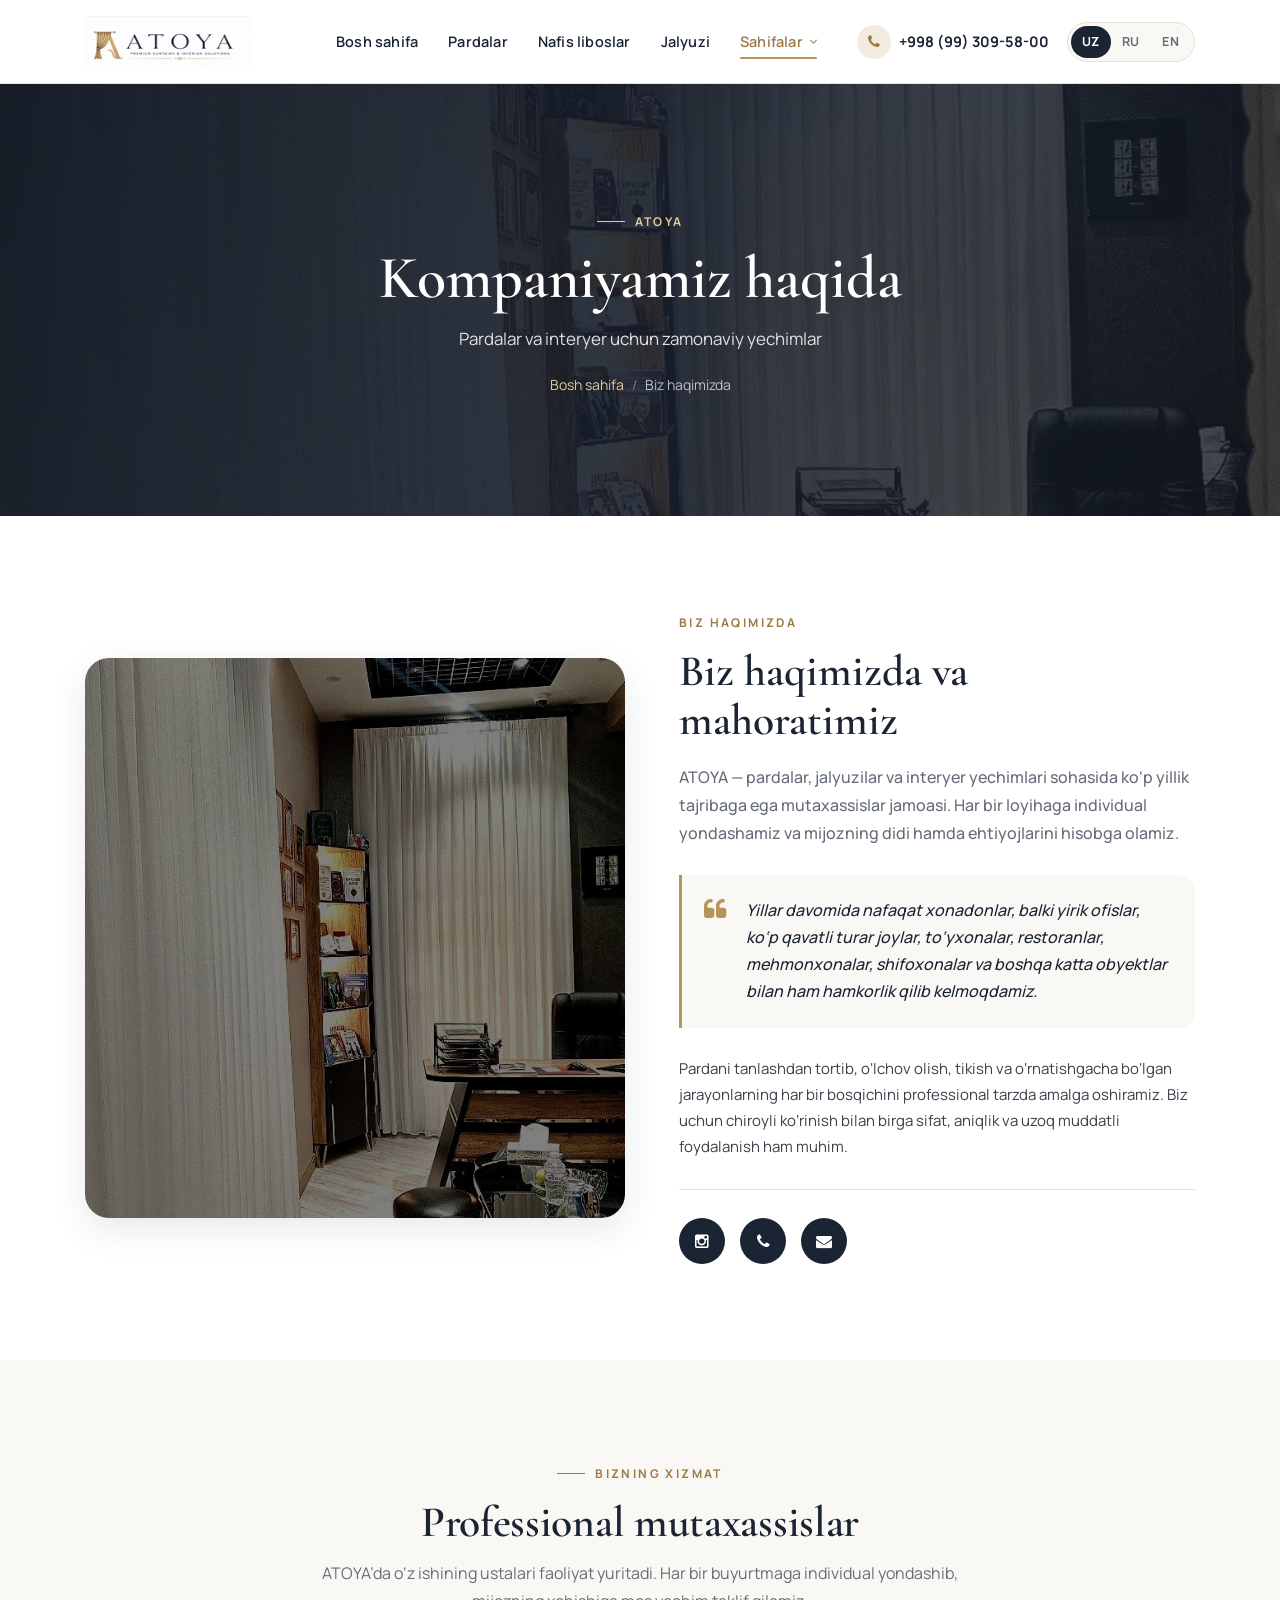
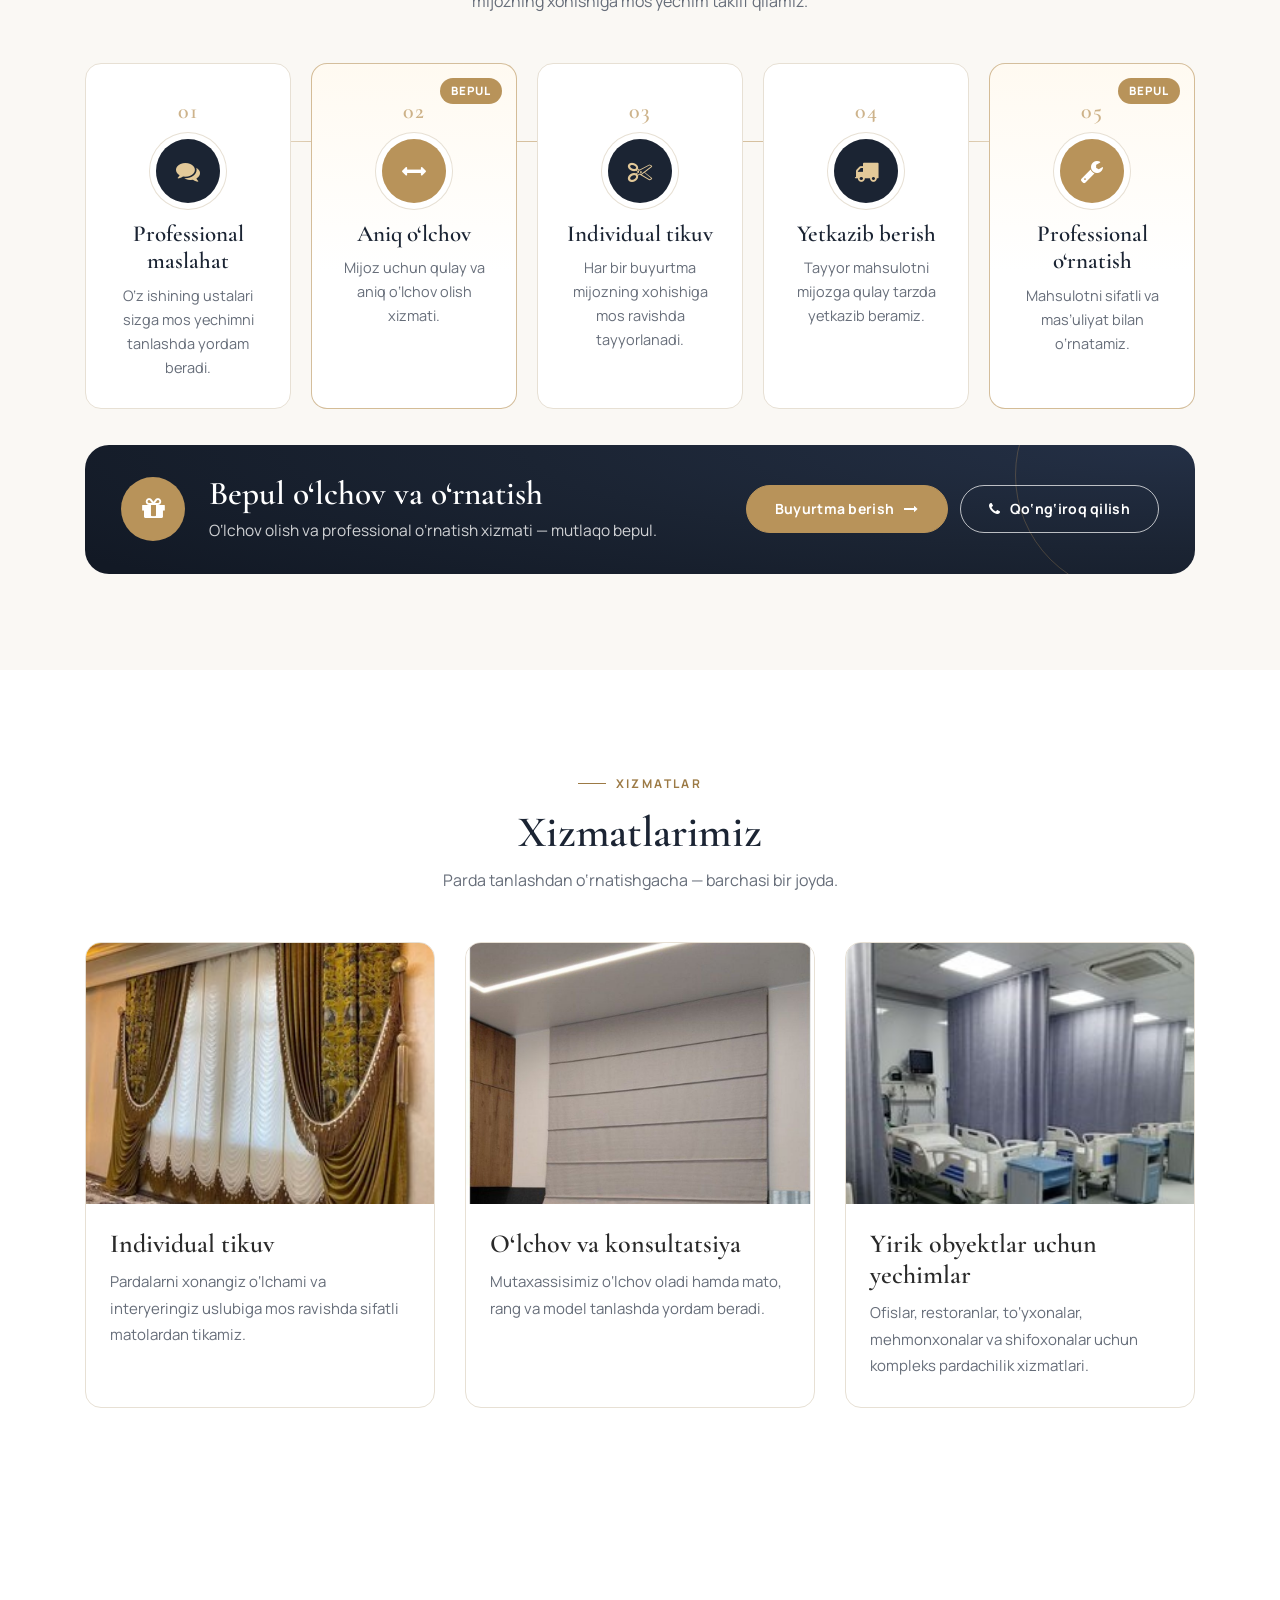
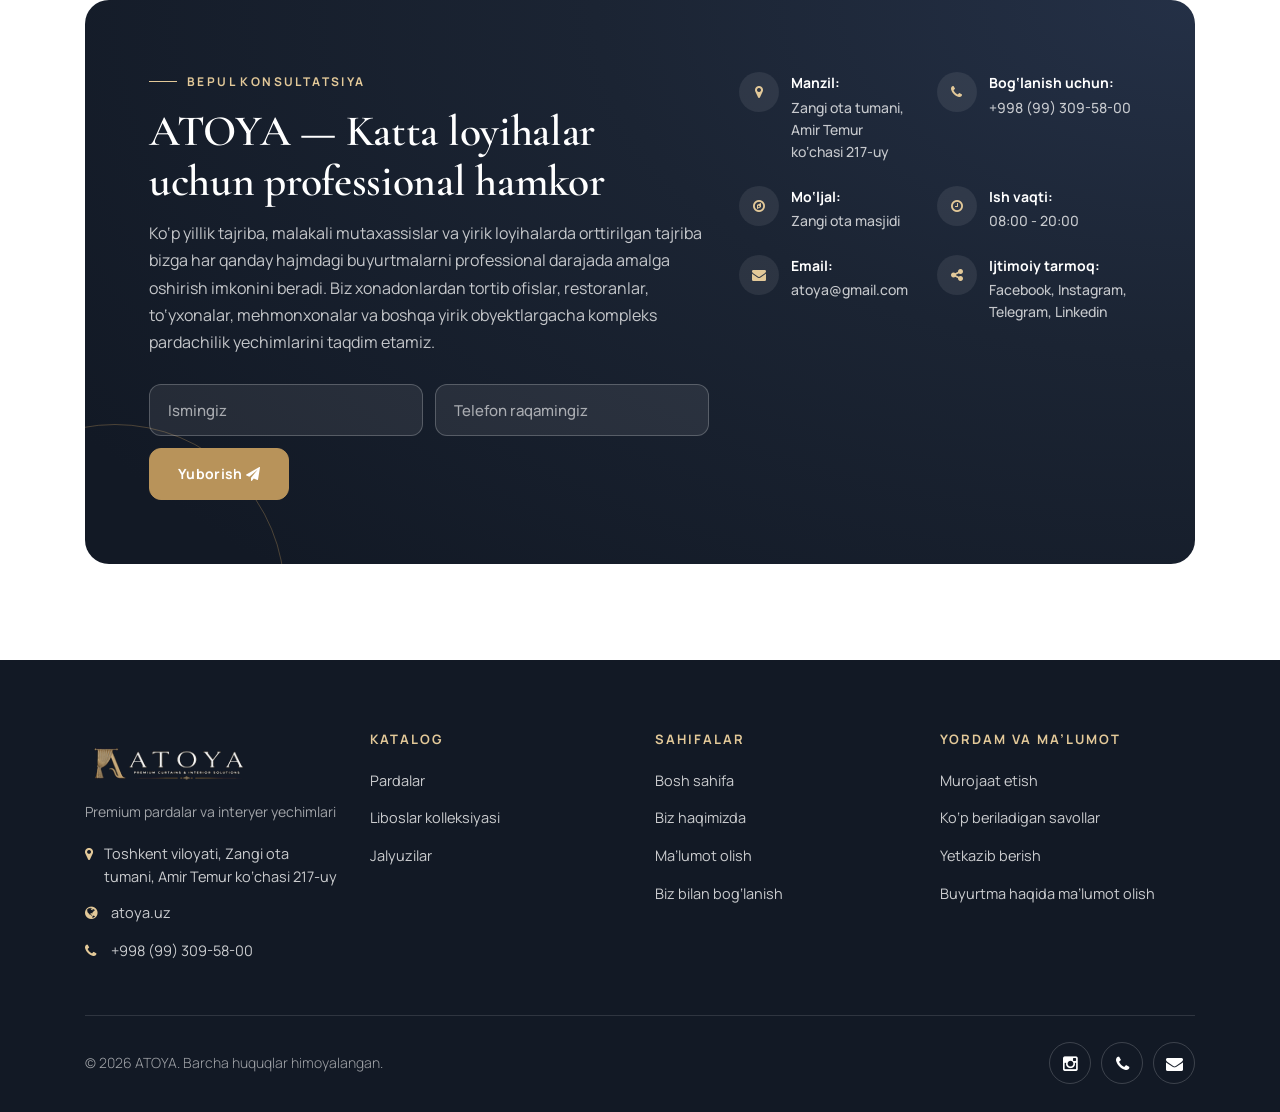
==== commit 29244008: "Update ATOYA website design, catalog and localization - Redesign all five pages (header, hero, produ" ====
--- a/about.html
+++ b/about.html
@@ -1,86 +1,85 @@
 <!DOCTYPE html>
-<html lang="en">
+<html lang="uz">
 
   <head>
 
     <meta charset="utf-8">
-    <meta name="viewport" content="width=device-width, initial-scale=1, shrink-to-fit=no">
-    <meta name="description" content="">
-    <meta name="author" content="">
-    <link href="https://fonts.googleapis.com/css?family=Poppins:100,200,300,400,500,600,700,800,900&display=swap" rel="stylesheet">
-
-    <title>Hexashop - About Page</title>
-
+    <meta name="viewport" content="width=device-width, initial-scale=1">
+    <meta name="description" content="ATOYA haqida: pardalar, jalyuzilar va interyer yechimlari bo‘yicha ko‘p yillik tajribaga ega mutaxassislar jamoasi. O‘lchov, tikuv va o‘rnatish xizmatlari." data-i18n-attr="content:meta.about.desc">
+    <meta name="author" content="ATOYA">
+
+    <title data-i18n="meta.about.title">Biz haqimizda — ATOYA | Pardalar va interyer yechimlari</title>
+
+    <link rel="canonical" href="https://atoya.uz/about.html">
+
+    <link rel="preconnect" href="https://fonts.googleapis.com">
+    <link rel="preconnect" href="https://fonts.gstatic.com" crossorigin>
+    <link href="https://fonts.googleapis.com/css2?family=Cormorant+Garamond:wght@500;600;700&family=Manrope:wght@400;500;600;700&display=swap" rel="stylesheet">
 
     <!-- Additional CSS Files -->
     <link rel="stylesheet" type="text/css" href="assets/css/bootstrap.min.css">
-
     <link rel="stylesheet" type="text/css" href="assets/css/font-awesome.css">
-
     <link rel="stylesheet" href="assets/css/templatemo-hexashop.css">
-
     <link rel="stylesheet" href="assets/css/owl-carousel.css">
-
     <link rel="stylesheet" href="assets/css/lightbox.css">
-<!--
-
-TemplateMo 571 Hexashop
-
-https://templatemo.com/tm-571-hexashop
-
--->
+    <link rel="stylesheet" href="assets/css/custom.css">
+    <!-- https://atoya.uz -->
     </head>
-    
+
     <body>
-    
+
+    <a class="skip-link" href="#main" data-i18n="a11y.skip">Asosiy kontentga o‘tish</a>
+
     <!-- ***** Preloader Start ***** -->
-    <div id="preloader">
+    <div id="preloader" aria-hidden="true">
         <div class="jumper">
             <div></div>
             <div></div>
             <div></div>
         </div>
-    </div>  
+    </div>
     <!-- ***** Preloader End ***** -->
-    
-    
+
+
     <!-- ***** Header Area Start ***** -->
-    <header class="header-area header-sticky">
-        <div class="container">
-            <div class="row">
-                <div class="col-12">
-                    <nav class="main-nav">
-                        <!-- ***** Logo Start ***** -->
-                        <a href="index.html" class="logo">
-                            <img src="assets/images/with-logo.png">
-                        </a>
-                        <!-- ***** Logo End ***** -->
-                        <!-- ***** Menu Start ***** -->
-                        <ul class="nav">
-                            <li class="scroll-to-section"><a href="index.html" class="active">Home</a></li>
-                            <li class="scroll-to-section"><a href="index.html">Men's</a></li>
-                            <li class="scroll-to-section"><a href="index.html">Women's</a></li>
-                            <li class="scroll-to-section"><a href="index.html">Kid's</a></li>
-                            <li class="submenu">
-                                <a href="javascript:;">Pages</a>
-                                <ul>
-                                    <li><a href="about.html">About Us</a></li>
-                                    <li><a href="products.html">Products</a></li>
-                                    <li><a href="single-product.html">Single Product</a></li>
-                                    <li><a href="contact.html">Contact Us</a></li>
-                                </ul>
-                            </li>
-                        </ul>        
-                        <a class='menu-trigger'>
-                            <span>Menu</span>
-                        </a>
-                        <!-- ***** Menu End ***** -->
-                    </nav>
-                </div>
-            </div>
+    <header class="site-header" id="siteHeader">
+        <div class="container header-inner">
+            <a href="index.html" class="brand" aria-label="ATOYA — bosh sahifa" data-i18n-attr="aria-label:brand.home">
+                <img src="assets/images/with-logo.png" alt="ATOYA" width="195" height="59">
+            </a>
+            <button class="nav-toggle" type="button" aria-expanded="false" aria-controls="siteNav" aria-label="Menyuni ochish" data-i18n-attr="aria-label:nav.toggle">
+                <span></span><span></span><span></span>
+            </button>
+            <nav class="site-nav" id="siteNav" aria-label="Asosiy menyu" data-i18n-attr="aria-label:nav.main">
+                <ul class="nav-list">
+                    <li><a class="nav-link" href="index.html" data-i18n="nav.home">Bosh sahifa</a></li>
+                    <li><a class="nav-link" href="index.html#men" data-i18n="nav.curtains">Pardalar</a></li>
+                    <li><a class="nav-link" href="index.html#women" data-i18n="nav.clothing">Nafis liboslar</a></li>
+                    <li><a class="nav-link" href="index.html#kids" data-i18n="nav.blinds">Jalyuzi</a></li>
+                    <li class="has-sub">
+                        <button class="nav-link sub-toggle active" type="button" aria-expanded="false"><span data-i18n="nav.pages">Sahifalar</span> <i class="fa fa-angle-down" aria-hidden="true"></i></button>
+                        <ul class="sub-menu">
+                            <li><a href="about.html" aria-current="page" data-i18n="nav.about">Biz haqimizda</a></li>
+                            <li><a href="products.html" data-i18n="nav.products">Mahsulotlar</a></li>
+                            <li><a href="single-product.html" data-i18n="nav.single">Mahsulot sahifasi</a></li>
+                            <li><a href="contact.html" data-i18n="nav.contact">Biz bilan bog‘lanish</a></li>
+                        </ul>
+                    </li>
+                </ul>
+                <div class="nav-extra">
+                    <a class="header-phone" href="tel:+998993095800"><i class="fa fa-phone" aria-hidden="true"></i><span>+998 (99) 309-58-00</span></a>
+                    <div class="lang-switch" role="group" aria-label="Tilni tanlash" data-i18n-attr="aria-label:lang.label">
+                        <button type="button" class="lang-btn" data-lang="uz" aria-pressed="true">UZ</button>
+                        <button type="button" class="lang-btn" data-lang="ru" aria-pressed="false">RU</button>
+                        <button type="button" class="lang-btn" data-lang="en" aria-pressed="false">EN</button>
+                    </div>
+                </div>
+            </nav>
         </div>
     </header>
     <!-- ***** Header Area End ***** -->
+
+    <main id="main" tabindex="-1">
 
     <!-- ***** Main Banner Area Start ***** -->
     <div class="page-heading about-page-heading" id="top">
@@ -88,8 +87,13 @@
             <div class="row">
                 <div class="col-lg-12">
                     <div class="inner-content">
-                        <h2>About Our Company</h2>
-                        <span>Awesome, clean &amp; creative HTML5 Template</span>
+                        <p class="eyebrow" data-i18n="about.eyebrow">ATOYA</p>
+                        <h1 data-i18n="about.heading">Kompaniyamiz haqida</h1>
+                        <span data-i18n="about.headingSub">Pardalar va interyer uchun zamonaviy yechimlar</span>
+                        <ul class="breadcrumbs">
+                            <li><a href="index.html" data-i18n="nav.home">Bosh sahifa</a></li>
+                            <li data-i18n="nav.about">Biz haqimizda</li>
+                        </ul>
                     </div>
                 </div>
             </div>
@@ -100,25 +104,25 @@
     <!-- ***** About Area Starts ***** -->
     <div class="about-us">
         <div class="container">
-            <div class="row">
+            <div class="row align-items-center">
                 <div class="col-lg-6">
-                    <div class="left-image">
-                        <img src="assets/images/about-left-image.jpg" alt="">
+                    <div class="left-image reveal">
+                        <img src="assets/images/home/01.jpg" alt="ATOYA zamonaviy pardalar va interyer yechimlari" data-i18n-attr="alt:hero.alt">
                     </div>
                 </div>
                 <div class="col-lg-6">
-                    <div class="right-content">
-                        <h4>About Us &amp; Our Skills</h4>
-                        <span>Lorem ipsum dolor sit amet, consectetur adipiscing elit, sed do eiusmod kon tempor incididunt ut labore.</span>
+                    <div class="right-content reveal">
+                        <p class="eyebrow" data-i18n="about.eyebrow2">Biz haqimizda</p>
+                        <h2 data-i18n="about.title">Biz haqimizda va mahoratimiz</h2>
+                        <span data-i18n="about.text">ATOYA — pardalar, jalyuzilar va interyer yechimlari sohasida ko‘p yillik tajribaga ega mutaxassislar jamoasi. Har bir loyihaga individual yondashamiz va mijozning didi hamda ehtiyojlarini hisobga olamiz.</span>
                         <div class="quote">
-                            <i class="fa fa-quote-left"></i><p>Lorem ipsum dolor sit amet, consectetur adipiscing elit, sed do eiuski smod kon tempor incididunt ut labore.</p>
-                        </div>
-                        <p>Lorem ipsum dolor sit amet, consectetur adipiscing elit, sed do eiusmod kon tempor incididunt ut labore et dolore magna aliqua ut enim ad minim veniam, quis nostrud exercitation ullamco laboris nisi ut aliquip.</p>
-                        <ul>
-                            <li><a href="#"><i class="fa fa-facebook"></i></a></li>
-                            <li><a href="#"><i class="fa fa-twitter"></i></a></li>
-                            <li><a href="#"><i class="fa fa-linkedin"></i></a></li>
-                            <li><a href="#"><i class="fa fa-behance"></i></a></li>
+                            <i class="fa fa-quote-left" aria-hidden="true"></i><p data-i18n="why.quote">Yillar davomida nafaqat xonadonlar, balki yirik ofislar, ko‘p qavatli turar joylar, to‘yxonalar, restoranlar, mehmonxonalar, shifoxonalar va boshqa katta obyektlar bilan ham hamkorlik qilib kelmoqdamiz.</p>
+                        </div>
+                        <p data-i18n="about.p">Pardani tanlashdan tortib, o‘lchov olish, tikish va o‘rnatishgacha bo‘lgan jarayonlarning har bir bosqichini professional tarzda amalga oshiramiz. Biz uchun chiroyli ko‘rinish bilan birga sifat, aniqlik va uzoq muddatli foydalanish ham muhim.</p>
+                        <ul class="about-social">
+                            <li><a href="https://www.instagram.com/atoya.uz?igsi=bTBwMnZreWVxa3k=" target="_blank" rel="noopener" aria-label="Instagram"><i class="fa fa-instagram" aria-hidden="true"></i></a></li>
+                            <li><a href="tel:+998993095800" aria-label="Telefon" data-i18n-attr="aria-label:a11y.phone"><i class="fa fa-phone" aria-hidden="true"></i></a></li>
+                            <li><a href="mailto:atoya@gmail.com" aria-label="Email"><i class="fa fa-envelope" aria-hidden="true"></i></a></li>
                         </ul>
                     </div>
                 </div>
@@ -127,113 +131,101 @@
     </div>
     <!-- ***** About Area Ends ***** -->
 
-    <!-- ***** Our Team Area Starts ***** -->
-    <section class="our-team">
+    <!-- ***** Professional Service Area Starts ***** -->
+    <section class="atoya-pros" aria-labelledby="prosTitle">
+        <div class="container">
+            <div class="section-heading text-center reveal">
+                <p class="eyebrow" data-i18n="pros.eyebrow">Bizning xizmat</p>
+                <h2 id="prosTitle" data-i18n="pros.title">Professional mutaxassislar</h2>
+                <span data-i18n="pros.text">ATOYA’da o‘z ishining ustalari faoliyat yuritadi. Har bir buyurtmaga individual yondashib, mijozning xohishiga mos yechim taklif qilamiz.</span>
+            </div>
+
+            <ol class="pros-steps">
+                <li class="pro-card reveal">
+                    <span class="pro-step" aria-hidden="true">01</span>
+                    <span class="pro-icon" aria-hidden="true"><i class="fa fa-comments"></i></span>
+                    <h3 data-i18n="pros.s1">Professional maslahat</h3>
+                    <p data-i18n="pros.s1d">O‘z ishining ustalari sizga mos yechimni tanlashda yordam beradi.</p>
+                </li>
+                <li class="pro-card is-free reveal">
+                    <span class="pro-badge" data-i18n="pros.free">Bepul</span>
+                    <span class="pro-step" aria-hidden="true">02</span>
+                    <span class="pro-icon" aria-hidden="true"><i class="fa fa-arrows-h"></i></span>
+                    <h3 data-i18n="pros.s2">Aniq o‘lchov</h3>
+                    <p data-i18n="pros.s2d">Mijoz uchun qulay va aniq o‘lchov olish xizmati.</p>
+                </li>
+                <li class="pro-card reveal">
+                    <span class="pro-step" aria-hidden="true">03</span>
+                    <span class="pro-icon" aria-hidden="true"><i class="fa fa-scissors"></i></span>
+                    <h3 data-i18n="pros.s3">Individual tikuv</h3>
+                    <p data-i18n="pros.s3d">Har bir buyurtma mijozning xohishiga mos ravishda tayyorlanadi.</p>
+                </li>
+                <li class="pro-card reveal">
+                    <span class="pro-step" aria-hidden="true">04</span>
+                    <span class="pro-icon" aria-hidden="true"><i class="fa fa-truck"></i></span>
+                    <h3 data-i18n="pros.s4">Yetkazib berish</h3>
+                    <p data-i18n="pros.s4d">Tayyor mahsulotni mijozga qulay tarzda yetkazib beramiz.</p>
+                </li>
+                <li class="pro-card is-free reveal">
+                    <span class="pro-badge" data-i18n="pros.free">Bepul</span>
+                    <span class="pro-step" aria-hidden="true">05</span>
+                    <span class="pro-icon" aria-hidden="true"><i class="fa fa-wrench"></i></span>
+                    <h3 data-i18n="pros.s5">Professional o‘rnatish</h3>
+                    <p data-i18n="pros.s5d">Mahsulotni sifatli va mas’uliyat bilan o‘rnatamiz.</p>
+                </li>
+            </ol>
+
+            <div class="pros-free reveal">
+                <span class="pros-free-icon" aria-hidden="true"><i class="fa fa-gift"></i></span>
+                <div class="pros-free-text">
+                    <h3 data-i18n="pros.bannerTitle">Bepul o‘lchov va o‘rnatish</h3>
+                    <p data-i18n="pros.bannerText">O‘lchov olish va professional o‘rnatish xizmati — mutlaqo bepul.</p>
+                </div>
+                <div class="pros-free-actions">
+                    <a class="btn-atoya btn-gold" href="contact.html"><span data-i18n="card.order">Buyurtma berish</span> <i class="fa fa-long-arrow-right" aria-hidden="true"></i></a>
+                    <a class="btn-atoya btn-light-outline" href="tel:+998993095800"><i class="fa fa-phone" aria-hidden="true"></i> <span data-i18n="hero.call">Qo‘ng‘iroq qilish</span></a>
+                </div>
+            </div>
+        </div>
+    </section>
+    <!-- ***** Professional Service Area Ends ***** -->
+
+    <!-- ***** Services Area Starts ***** -->
+    <section class="our-services">
         <div class="container">
             <div class="row">
                 <div class="col-lg-12">
-                    <div class="section-heading">
-                        <h2>Our Amazing Team</h2>
-                        <span>Details to details is what makes Hexashop different from the other themes.</span>
-                    </div>
-                </div>
-                <div class="col-lg-4">
-                    <div class="team-item">
-                        <div class="thumb">
-                            <div class="hover-effect">
-                                <div class="inner-content">
-                                    <ul>
-                                        <li><a href="#"><i class="fa fa-facebook"></i></a></li>
-                                        <li><a href="#"><i class="fa fa-twitter"></i></a></li>
-                                        <li><a href="#"><i class="fa fa-linkedin"></i></a></li>
-                                        <li><a href="#"><i class="fa fa-behance"></i></a></li>
-                                    </ul>
-                                </div>
-                            </div>
-                            <img src="assets/images/team-member-01.jpg">
-                        </div>
-                        <div class="down-content">
-                            <h4>Ragnar Lodbrok</h4>
-                            <span>Product Caretaker</span>
-                        </div>
-                    </div>
-                </div>
-                <div class="col-lg-4">
-                    <div class="team-item">
-                        <div class="thumb">
-                            <div class="hover-effect">
-                                <div class="inner-content">
-                                    <ul>
-                                        <li><a href="#"><i class="fa fa-facebook"></i></a></li>
-                                        <li><a href="#"><i class="fa fa-twitter"></i></a></li>
-                                        <li><a href="#"><i class="fa fa-linkedin"></i></a></li>
-                                        <li><a href="#"><i class="fa fa-behance"></i></a></li>
-                                    </ul>
-                                </div>
-                            </div>
-                            <img src="assets/images/team-member-02.jpg">
-                        </div>
-                        <div class="down-content">
-                            <h4>Ragnar Lodbrok</h4>
-                            <span>Product Caretaker</span>
-                        </div>
-                    </div>
-                </div>
-                <div class="col-lg-4">
-                    <div class="team-item">
-                        <div class="thumb">
-                            <div class="hover-effect">
-                                <div class="inner-content">
-                                    <ul>
-                                        <li><a href="#"><i class="fa fa-facebook"></i></a></li>
-                                        <li><a href="#"><i class="fa fa-twitter"></i></a></li>
-                                        <li><a href="#"><i class="fa fa-linkedin"></i></a></li>
-                                        <li><a href="#"><i class="fa fa-behance"></i></a></li>
-                                    </ul>
-                                </div>
-                            </div>
-                            <img src="assets/images/team-member-03.jpg">
-                        </div>
-                        <div class="down-content">
-                            <h4>Ragnar Lodbrok</h4>
-                            <span>Product Caretaker</span>
-                        </div>
-                    </div>
-                </div>
-            </div>
-        </div>
-    </section>
-    <!-- ***** Our Team Area Ends ***** -->
-
-    <!-- ***** Services Area Starts ***** -->
-    <section class="our-services">
-        <div class="container">
-            <div class="row">
-                <div class="col-lg-12">
-                    <div class="section-heading">
-                        <h2>Our Services</h2>
-                        <span>Details to details is what makes Hexashop different from the other themes.</span>
-                    </div>
-                </div>
-                <div class="col-lg-4">
-                    <div class="service-item">
-                        <h4>Synther Vaporware</h4>
-                        <p>Lorem ipsum dolor sit amet, consecteturti adipiscing elit, sed do eiusmod temp incididunt ut labore, et dolore quis ipsum suspend.</p>
-                        <img src="assets/images/service-01.jpg" alt="">
-                    </div>
-                </div>
-                <div class="col-lg-4">
-                    <div class="service-item">
-                        <h4>Locavore Squidward</h4>
-                        <p>Lorem ipsum dolor sit amet, consecteturti adipiscing elit, sed do eiusmod temp incididunt ut labore, et dolore quis ipsum suspend.</p>
-                        <img src="assets/images/service-02.jpg" alt="">
-                    </div>
-                </div>
-                <div class="col-lg-4">
-                    <div class="service-item">
-                        <h4>Health Gothfam</h4>
-                        <p>Lorem ipsum dolor sit amet, consecteturti adipiscing elit, sed do eiusmod temp incididunt ut labore, et dolore quis ipsum suspend.</p>
-                        <img src="assets/images/service-03.jpg" alt="">
+                    <div class="section-heading text-center reveal">
+                        <p class="eyebrow" data-i18n="services.eyebrow">Xizmatlar</p>
+                        <h2 data-i18n="services.title">Xizmatlarimiz</h2>
+                        <span data-i18n="services.text">Parda tanlashdan o‘rnatishgacha — barchasi bir joyda.</span>
+                    </div>
+                </div>
+                <div class="col-lg-4 col-md-6">
+                    <div class="service-item reveal">
+                        <img src="assets/images/pardalar/03.jpg" alt="Individual tikuv" data-i18n-attr="alt:services.s1" loading="lazy">
+                        <div class="service-body">
+                            <h4 data-i18n="services.s1">Individual tikuv</h4>
+                            <p data-i18n="services.s1d">Pardalarni xonangiz o‘lchami va interyeringiz uslubiga mos ravishda sifatli matolardan tikamiz.</p>
+                        </div>
+                    </div>
+                </div>
+                <div class="col-lg-4 col-md-6">
+                    <div class="service-item reveal">
+                        <img src="assets/images/jaluzi/02.jpg" alt="O‘lchov va konsultatsiya" data-i18n-attr="alt:services.s2" loading="lazy">
+                        <div class="service-body">
+                            <h4 data-i18n="services.s2">O‘lchov va konsultatsiya</h4>
+                            <p data-i18n="services.s2d">Mutaxassisimiz o‘lchov oladi hamda mato, rang va model tanlashda yordam beradi.</p>
+                        </div>
+                    </div>
+                </div>
+                <div class="col-lg-4 col-md-6">
+                    <div class="service-item reveal">
+                        <img src="assets/images/nma%20uchun%20bizni/01.jpg" alt="Yirik obyektlar uchun yechimlar" data-i18n-attr="alt:services.s3" loading="lazy">
+                        <div class="service-body">
+                            <h4 data-i18n="services.s3">Yirik obyektlar uchun yechimlar</h4>
+                            <p data-i18n="services.s3d">Ofislar, restoranlar, to‘yxonalar, mehmonxonalar va shifoxonalar uchun kompleks pardachilik xizmatlari.</p>
+                        </div>
                     </div>
                 </div>
             </div>
@@ -241,117 +233,104 @@
     </section>
     <!-- ***** Services Area Ends ***** -->
 
-    <!-- ***** Subscribe Area Starts ***** -->
-    <div class="subscribe">
+    <!-- ***** Subscribe Area (Contact CTA) Starts ***** -->
+    <section class="subscribe" aria-labelledby="ctaTitle">
+        <div class="container">
+            <div class="cta-card reveal">
+                <div class="row">
+                    <div class="col-lg-7">
+                        <div class="section-heading">
+                            <p class="eyebrow" data-i18n="cta.eyebrow">Bepul konsultatsiya</p>
+                            <h2 id="ctaTitle" data-i18n="cta.title">ATOYA — Katta loyihalar uchun professional hamkor</h2>
+                            <span data-i18n="cta.text">Ko‘p yillik tajriba, malakali mutaxassislar va yirik loyihalarda orttirilgan tajriba bizga har qanday hajmdagi buyurtmalarni professional darajada amalga oshirish imkonini beradi. Biz xonadonlardan tortib ofislar, restoranlar, to‘yxonalar, mehmonxonalar va boshqa yirik obyektlargacha kompleks pardachilik yechimlarini taqdim etamiz.</span>
+                        </div>
+                        <form id="subscribe" class="lead-form js-lead-form" action="#" method="post">
+                            <div class="form-fields">
+                                <label class="sr-only" for="sub-name" data-i18n="form.name">Ismingiz</label>
+                                <input name="name" type="text" id="sub-name" autocomplete="name" placeholder="Ismingiz" data-i18n-attr="placeholder:form.name" required>
+                                <label class="sr-only" for="sub-phone" data-i18n="form.phone">Telefon raqamingiz</label>
+                                <input name="phone" type="tel" id="sub-phone" autocomplete="tel" placeholder="Telefon raqamingiz" data-i18n-attr="placeholder:form.phone" required>
+                                <button type="submit" class="btn-atoya btn-gold"><span data-i18n="form.submit">Yuborish</span> <i class="fa fa-paper-plane" aria-hidden="true"></i></button>
+                            </div>
+                            <p class="form-note" role="status" aria-live="polite" hidden></p>
+                        </form>
+                    </div>
+                    <div class="col-lg-5">
+                        <ul class="contact-info">
+                            <li><span class="ci-icon" aria-hidden="true"><i class="fa fa-map-marker"></i></span><div><strong data-i18n="info.address">Manzil:</strong><span data-i18n="info.addressVal">Zangi ota tumani, Amir Temur ko‘chasi 217-uy</span></div></li>
+                            <li><span class="ci-icon" aria-hidden="true"><i class="fa fa-phone"></i></span><div><strong data-i18n="info.phone">Bog‘lanish uchun:</strong><span><a href="tel:+998993095800">+998 (99) 309-58-00</a></span></div></li>
+                            <li><span class="ci-icon" aria-hidden="true"><i class="fa fa-compass"></i></span><div><strong data-i18n="info.landmark">Mo‘ljal:</strong><span data-i18n="info.landmarkVal">Zangi ota masjidi</span></div></li>
+                            <li><span class="ci-icon" aria-hidden="true"><i class="fa fa-clock-o"></i></span><div><strong data-i18n="info.hours">Ish vaqti:</strong><span>08:00 - 20:00</span></div></li>
+                            <li><span class="ci-icon" aria-hidden="true"><i class="fa fa-envelope"></i></span><div><strong data-i18n="info.email">Email:</strong><span><a href="mailto:atoya@gmail.com">atoya@gmail.com</a></span></div></li>
+                            <li><span class="ci-icon" aria-hidden="true"><i class="fa fa-share-alt"></i></span><div><strong data-i18n="info.social">Ijtimoiy tarmoq:</strong><span><a href="#">Facebook</a>, <a href="https://www.instagram.com/atoya.uz?igsi=bTBwMnZreWVxa3k=" target="_blank" rel="noopener">Instagram</a>, <a href="#">Telegram</a>, <a href="#">Linkedin</a></span></div></li>
+                        </ul>
+                    </div>
+                </div>
+            </div>
+        </div>
+    </section>
+    <!-- ***** Subscribe Area Ends ***** -->
+
+    </main>
+
+    <!-- ***** Footer Start ***** -->
+    <footer class="site-footer">
         <div class="container">
             <div class="row">
-                <div class="col-lg-8">
-                    <div class="section-heading">
-                        <h2>By Subscribing To Our Newsletter You Can Get 30% Off</h2>
-                        <span>Details to details is what makes Hexashop different from the other themes.</span>
-                    </div>
-                    <form id="subscribe" action="" method="get">
-                        <div class="row">
-                          <div class="col-lg-5">
-                            <fieldset>
-                              <input name="name" type="text" id="name" placeholder="Your Name" required="">
-                            </fieldset>
-                          </div>
-                          <div class="col-lg-5">
-                            <fieldset>
-                              <input name="email" type="text" id="email" pattern="[^ @]*@[^ @]*" placeholder="Your Email Address" required="">
-                            </fieldset>
-                          </div>
-                          <div class="col-lg-2">
-                            <fieldset>
-                              <button type="submit" id="form-submit" class="main-dark-button"><i class="fa fa-paper-plane"></i></button>
-                            </fieldset>
-                          </div>
-                        </div>
-                    </form>
-                </div>
-                <div class="col-lg-4">
-                    <div class="row">
-                        <div class="col-6">
-                            <ul>
-                                <li>Store Location:<br><span>Sunny Isles Beach, FL 33160, United States</span></li>
-                                <li>Phone:<br><span>010-020-0340</span></li>
-                                <li>Office Location:<br><span>North Miami Beach</span></li>
-                            </ul>
-                        </div>
-                        <div class="col-6">
-                            <ul>
-                                <li>Work Hours:<br><span>07:30 AM - 9:30 PM Daily</span></li>
-                                <li>Email:<br><span>info@company.com</span></li>
-                                <li>Social Media:<br><span><a href="#">Facebook</a>, <a href="#">Instagram</a>, <a href="#">Behance</a>, <a href="#">Linkedin</a></span></li>
-                            </ul>
-                        </div>
-                    </div>
-                </div>
-            </div>
-        </div>
-    </div>
-    <!-- ***** Subscribe Area Ends ***** -->
-
-    <!-- ***** Footer Start ***** -->
-    <footer>
-        <div class="container">
-            <div class="row">
-                <div class="col-lg-3">
+                <div class="col-lg-3 col-md-6">
                     <div class="first-item">
                         <div class="logo">
-                            <img src="assets/images/white-logo.png" alt="hexashop ecommerce templatemo">
-                        </div>
-                        <ul>
-                            <li><a href="#">16501 Collins Ave, Sunny Isles Beach, FL 33160, United States</a></li>
-                            <li><a href="#">hexashop@company.com</a></li>
-                            <li><a href="#">010-020-0340</a></li>
-                        </ul>
-                    </div>
-                </div>
-                <div class="col-lg-3">
-                    <h4>Shopping &amp; Categories</h4>
+                            <img src="assets/images/logo.png" alt="ATOYA" width="195" height="59" loading="lazy">
+                        </div>
+                        <p class="footer-tagline" data-i18n="footer.tagline">Premium pardalar va interyer yechimlari</p>
+                        <ul class="footer-contacts">
+                            <li><a href="https://www.google.com/maps/search/?api=1&amp;query=Zangiota%20masjidi%2C%20Zangiota%20tumani%2C%20Toshkent%20viloyati" target="_blank" rel="noopener"><i class="fa fa-map-marker" aria-hidden="true"></i><span data-i18n="footer.address">Toshkent viloyati, Zangi ota tumani, Amir Temur ko‘chasi 217-uy</span></a></li>
+                            <li><a href="index.html"><i class="fa fa-globe" aria-hidden="true"></i><span>atoya.uz</span></a></li>
+                            <li><a href="tel:+998993095800"><i class="fa fa-phone" aria-hidden="true"></i><span>+998 (99) 309-58-00</span></a></li>
+                        </ul>
+                    </div>
+                </div>
+                <div class="col-lg-3 col-md-6">
+                    <h4 data-i18n="footer.catalog">Katalog</h4>
                     <ul>
-                        <li><a href="#">Men’s Shopping</a></li>
-                        <li><a href="#">Women’s Shopping</a></li>
-                        <li><a href="#">Kid's Shopping</a></li>
+                        <li><a href="index.html#men" data-i18n="footer.curtains">Pardalar</a></li>
+                        <li><a href="index.html#women" data-i18n="footer.clothing">Liboslar kolleksiyasi</a></li>
+                        <li><a href="index.html#kids" data-i18n="footer.blinds">Jalyuzilar</a></li>
                     </ul>
                 </div>
-                <div class="col-lg-3">
-                    <h4>Useful Links</h4>
+                <div class="col-lg-3 col-md-6">
+                    <h4 data-i18n="footer.pages">Sahifalar</h4>
                     <ul>
-                        <li><a href="#">Homepage</a></li>
-                        <li><a href="#">About Us</a></li>
-                        <li><a href="#">Help</a></li>
-                        <li><a href="#">Contact Us</a></li>
+                        <li><a href="index.html" data-i18n="footer.home">Bosh sahifa</a></li>
+                        <li><a href="about.html" data-i18n="footer.about">Biz haqimizda</a></li>
+                        <li><a href="products.html" data-i18n="footer.info">Ma’lumot olish</a></li>
+                        <li><a href="contact.html" data-i18n="footer.contact">Biz bilan bog‘lanish</a></li>
                     </ul>
                 </div>
-                <div class="col-lg-3">
-                    <h4>Help &amp; Information</h4>
+                <div class="col-lg-3 col-md-6">
+                    <h4 data-i18n="footer.help">Yordam va ma’lumot</h4>
                     <ul>
-                        <li><a href="#">Help</a></li>
-                        <li><a href="#">FAQ's</a></li>
-                        <li><a href="#">Shipping</a></li>
-                        <li><a href="#">Tracking ID</a></li>
+                        <li><a href="contact.html" data-i18n="footer.appeal">Murojaat etish</a></li>
+                        <li><a href="contact.html" data-i18n="footer.faq">Ko‘p beriladigan savollar</a></li>
+                        <li><a href="contact.html" data-i18n="footer.delivery">Yetkazib berish</a></li>
+                        <li><a href="contact.html" data-i18n="footer.orderInfo">Buyurtma haqida ma’lumot olish</a></li>
                     </ul>
                 </div>
                 <div class="col-lg-12">
                     <div class="under-footer">
-                        <p>Copyright © 2022 HexaShop Co., Ltd. All Rights Reserved. 
-                        
-                        <br>Design: <a href="https://templatemo.com" target="_parent" title="free css templates">TemplateMo</a></p>
+                        <p data-i18n="footer.copy">© 2026 ATOYA. Barcha huquqlar himoyalangan.</p>
                         <ul>
-                            <li><a href="#"><i class="fa fa-facebook"></i></a></li>
-                            <li><a href="#"><i class="fa fa-twitter"></i></a></li>
-                            <li><a href="#"><i class="fa fa-linkedin"></i></a></li>
-                            <li><a href="#"><i class="fa fa-behance"></i></a></li>
+                            <li><a href="https://www.instagram.com/atoya.uz?igsi=bTBwMnZreWVxa3k=" target="_blank" rel="noopener" aria-label="Instagram"><i class="fa fa-instagram" aria-hidden="true"></i></a></li>
+                            <li><a href="tel:+998993095800" aria-label="Telefon" data-i18n-attr="aria-label:a11y.phone"><i class="fa fa-phone" aria-hidden="true"></i></a></li>
+                            <li><a href="mailto:atoya@gmail.com" aria-label="Email"><i class="fa fa-envelope" aria-hidden="true"></i></a></li>
                         </ul>
                     </div>
                 </div>
             </div>
         </div>
     </footer>
-    
+    <!-- ***** Footer End ***** -->
+
 
     <!-- jQuery -->
     <script src="assets/js/jquery-2.1.0.min.js"></script>
@@ -367,32 +346,17 @@
     <script src="assets/js/scrollreveal.min.js"></script>
     <script src="assets/js/waypoints.min.js"></script>
     <script src="assets/js/jquery.counterup.min.js"></script>
-    <script src="assets/js/imgfix.min.js"></script> 
-    <script src="assets/js/slick.js"></script> 
-    <script src="assets/js/lightbox.js"></script> 
-    <script src="assets/js/isotope.js"></script> 
-    
+    <script src="assets/js/imgfix.min.js"></script>
+    <script src="assets/js/slick.js"></script>
+    <script src="assets/js/lightbox.js"></script>
+    <script src="assets/js/isotope.js"></script>
+
+    <!-- Translations (UZ / RU / EN) -->
+    <script src="assets/js/i18n.js"></script>
+
     <!-- Global Init -->
     <script src="assets/js/custom.js"></script>
 
-    <script>
-
-        $(function() {
-            var selectedClass = "";
-            $("p").click(function(){
-            selectedClass = $(this).attr("data-rel");
-            $("#portfolio").fadeTo(50, 0.1);
-                $("#portfolio div").not("."+selectedClass).fadeOut();
-            setTimeout(function() {
-              $("."+selectedClass).fadeIn();
-              $("#portfolio").fadeTo(50, 1);
-            }, 500);
-                
-            });
-        });
-
-    </script>
-
   </body>
 
 </html>
--- a/assets/css/custom.css
+++ b/assets/css/custom.css
@@ -0,0 +1,3054 @@
+/*
+---------------------------------------------
+ATOYA — custom design layer
+Loaded after templatemo-hexashop.css and overrides it.
+
+01. Design tokens & base
+02. Utilities (buttons, eyebrow, a11y)
+03. Header & navigation
+04. Language switcher
+05. Hero (main banner)
+06. Section headings
+07. Product cards & carousels
+08. Why choose us (#explore)
+09. Gallery (#social)
+10. CTA / contact block (.subscribe)
+11. Footer
+12. Inner pages
+13. Preloader
+14. Reveal animations
+15. Responsive
+---------------------------------------------
+*/
+
+/* ---------- 01. Design tokens & base ---------- */
+:root {
+    --navy: #1b2433;
+    --navy-700: #243046;
+    --navy-900: #121925;
+    --gold: #b8935a;
+    --gold-600: #9c7a45;
+    --gold-100: #f3ebde;
+    --ivory: #faf8f4;
+    --sand: #f4efe7;
+    --line: #e7e0d4;
+    --text: #3a3f4a;
+    --muted: #666d79;
+    --white: #ffffff;
+
+    --font-body: 'Manrope', 'Segoe UI', Roboto, Arial, sans-serif;
+    --font-display: 'Cormorant Garamond', Georgia, 'Times New Roman', serif;
+
+    --radius-sm: 10px;
+    --radius: 16px;
+    --radius-lg: 24px;
+    --shadow-sm: 0 2px 10px rgba(27, 36, 51, 0.06);
+    --shadow: 0 12px 34px rgba(27, 36, 51, 0.10);
+    --shadow-lg: 0 24px 60px rgba(27, 36, 51, 0.16);
+    --ease: cubic-bezier(.2, .7, .2, 1);
+
+    --header-h: 84px;
+    --section-y: 96px;
+}
+
+html,
+body {
+    font-family: var(--font-body);
+    color: var(--text);
+    background-color: var(--white);
+}
+
+body {
+    padding-top: var(--header-h);
+    font-size: 16px;
+    line-height: 1.6;
+}
+
+p {
+    font-size: 15px;
+    line-height: 1.75;
+    color: var(--text);
+}
+
+h1, h2, h3, h4, h5, h6 {
+    color: var(--navy);
+}
+
+a {
+    color: var(--navy);
+    transition: color .25s var(--ease), background-color .25s var(--ease), border-color .25s var(--ease);
+}
+
+a:hover {
+    color: var(--gold-600);
+}
+
+img {
+    max-width: 100%;
+}
+
+::selection {
+    background: var(--navy);
+    color: #fff;
+}
+
+:focus-visible {
+    outline: 2px solid var(--gold) !important;
+    outline-offset: 3px;
+}
+
+.section {
+    border-bottom: 0 !important;
+}
+
+/* ---------- 02. Utilities ---------- */
+.sr-only {
+    position: absolute;
+    width: 1px;
+    height: 1px;
+    padding: 0;
+    margin: -1px;
+    overflow: hidden;
+    clip: rect(0, 0, 0, 0);
+    white-space: nowrap;
+    border: 0;
+}
+
+.skip-link {
+    position: fixed;
+    top: -60px;
+    left: 16px;
+    z-index: 100000;
+    padding: 10px 18px;
+    border-radius: var(--radius-sm);
+    background: var(--navy);
+    color: #fff !important;
+    font-weight: 600;
+    transition: top .2s;
+}
+
+.skip-link:focus {
+    top: 12px;
+}
+
+.eyebrow {
+    display: inline-flex;
+    align-items: center;
+    gap: 10px;
+    margin-bottom: 14px;
+    font-size: 12px;
+    font-weight: 700;
+    letter-spacing: 2.4px;
+    text-transform: uppercase;
+    color: var(--gold-600);
+}
+
+.eyebrow::before {
+    content: "";
+    width: 28px;
+    height: 1px;
+    background: currentColor;
+}
+
+.btn-atoya,
+.main-border-button a {
+    display: inline-flex;
+    align-items: center;
+    justify-content: center;
+    gap: 10px;
+    min-height: 48px;
+    padding: 12px 28px;
+    border: 1px solid var(--navy);
+    border-radius: 999px;
+    background: transparent;
+    color: var(--navy);
+    font-size: 14px;
+    font-weight: 700;
+    letter-spacing: .3px;
+    line-height: 1.2;
+    cursor: pointer;
+    transition: background-color .3s var(--ease), color .3s var(--ease), border-color .3s var(--ease), transform .3s var(--ease), box-shadow .3s var(--ease);
+}
+
+.btn-atoya:hover,
+.main-border-button a:hover {
+    background: var(--navy);
+    border-color: var(--navy);
+    color: #fff;
+    transform: translateY(-2px);
+    box-shadow: var(--shadow);
+}
+
+.btn-gold {
+    background: var(--gold);
+    border-color: var(--gold);
+    color: #fff;
+}
+
+.btn-gold:hover {
+    background: var(--gold-600);
+    border-color: var(--gold-600);
+    color: #fff;
+}
+
+.btn-light-outline {
+    border-color: rgba(255, 255, 255, .7);
+    color: #fff;
+}
+
+.btn-light-outline:hover {
+    background: #fff;
+    border-color: #fff;
+    color: var(--navy);
+}
+
+.btn-soon {
+    display: inline-flex;
+    align-items: center;
+    min-height: 40px;
+    padding: 8px 20px;
+    border: 1px dashed rgba(255, 255, 255, .7);
+    border-radius: 999px;
+    color: #fff;
+    font-size: 13px;
+    font-weight: 700;
+    letter-spacing: .5px;
+}
+
+/* ---------- 03. Header & navigation ---------- */
+.site-header {
+    position: fixed;
+    top: 0;
+    left: 0;
+    right: 0;
+    z-index: 9999;
+    height: var(--header-h);
+    background: #fff;
+    border-bottom: 1px solid var(--line);
+    transition: box-shadow .3s var(--ease), background-color .3s var(--ease);
+}
+
+.site-header.is-scrolled {
+    box-shadow: 0 8px 30px rgba(27, 36, 51, .08);
+}
+
+.header-inner {
+    display: flex;
+    align-items: center;
+    justify-content: space-between;
+    height: 100%;
+    gap: 24px;
+}
+
+.brand {
+    display: inline-flex;
+    flex-shrink: 0;
+}
+
+.brand img {
+    width: 168px;
+    height: auto;
+    mix-blend-mode: multiply;
+}
+
+.site-nav {
+    display: flex;
+    align-items: center;
+    gap: 28px;
+}
+
+.nav-list {
+    display: flex;
+    align-items: center;
+    gap: 6px;
+    margin: 0;
+}
+
+.nav-list > li {
+    position: relative;
+}
+
+.nav-link {
+    position: relative;
+    display: inline-flex;
+    align-items: center;
+    gap: 6px;
+    padding: 10px 12px;
+    border: 0;
+    background: none;
+    color: var(--navy);
+    font-family: var(--font-body);
+    font-size: 14.5px;
+    font-weight: 600;
+    letter-spacing: .2px;
+    cursor: pointer;
+}
+
+.nav-link::after {
+    content: "";
+    position: absolute;
+    left: 12px;
+    right: 12px;
+    bottom: 4px;
+    height: 2px;
+    border-radius: 2px;
+    background: var(--gold);
+    transform: scaleX(0);
+    transform-origin: left;
+    transition: transform .3s var(--ease);
+}
+
+.nav-link:hover,
+.nav-link.active,
+.nav-link[aria-current="page"] {
+    color: var(--gold-600);
+}
+
+.nav-link:hover::after,
+.nav-link.active::after,
+.nav-link[aria-current="page"]::after {
+    transform: scaleX(1);
+}
+
+.sub-toggle .fa {
+    font-size: 13px;
+    transition: transform .3s var(--ease);
+}
+
+.has-sub.open .sub-toggle .fa {
+    transform: rotate(180deg);
+}
+
+.sub-menu {
+    position: absolute;
+    top: calc(100% + 10px);
+    left: 0;
+    min-width: 230px;
+    padding: 10px;
+    border: 1px solid var(--line);
+    border-radius: var(--radius);
+    background: #fff;
+    box-shadow: var(--shadow-lg);
+    opacity: 0;
+    visibility: hidden;
+    transform: translateY(8px);
+    transition: opacity .25s var(--ease), transform .25s var(--ease), visibility 0s linear .25s;
+}
+
+.sub-menu::before {
+    content: "";
+    position: absolute;
+    top: -12px;
+    left: 0;
+    right: 0;
+    height: 12px;
+}
+
+.sub-menu a {
+    display: block;
+    padding: 10px 14px;
+    border-radius: var(--radius-sm);
+    color: var(--navy);
+    font-size: 14px;
+    font-weight: 500;
+}
+
+.sub-menu a:hover,
+.sub-menu a[aria-current="page"] {
+    background: var(--sand);
+    color: var(--gold-600);
+}
+
+.nav-extra {
+    display: flex;
+    align-items: center;
+    gap: 18px;
+}
+
+.header-phone {
+    display: inline-flex;
+    align-items: center;
+    gap: 8px;
+    color: var(--navy);
+    font-size: 14.5px;
+    font-weight: 700;
+    white-space: nowrap;
+}
+
+.header-phone .fa {
+    display: inline-flex;
+    align-items: center;
+    justify-content: center;
+    width: 34px;
+    height: 34px;
+    border-radius: 50%;
+    background: var(--gold-100);
+    color: var(--gold-600);
+    font-size: 15px;
+}
+
+.nav-toggle {
+    display: none;
+    position: relative;
+    width: 46px;
+    height: 46px;
+    border: 1px solid var(--line);
+    border-radius: 12px;
+    background: #fff;
+    cursor: pointer;
+}
+
+.nav-toggle span {
+    position: absolute;
+    left: 12px;
+    right: 12px;
+    height: 2px;
+    border-radius: 2px;
+    background: var(--navy);
+    transition: transform .3s var(--ease), opacity .2s, top .3s var(--ease);
+}
+
+.nav-toggle span:nth-child(1) { top: 15px; }
+.nav-toggle span:nth-child(2) { top: 22px; }
+.nav-toggle span:nth-child(3) { top: 29px; }
+
+.nav-toggle[aria-expanded="true"] span:nth-child(1) { top: 22px; transform: rotate(45deg); }
+.nav-toggle[aria-expanded="true"] span:nth-child(2) { opacity: 0; }
+.nav-toggle[aria-expanded="true"] span:nth-child(3) { top: 22px; transform: rotate(-45deg); }
+
+@media (min-width: 1200px) {
+    .has-sub:hover .sub-menu,
+    .has-sub:focus-within .sub-menu,
+    .has-sub.open .sub-menu {
+        opacity: 1;
+        visibility: visible;
+        transform: translateY(0);
+        transition-delay: 0s;
+    }
+}
+
+/* ---------- 04. Language switcher ---------- */
+.lang-switch {
+    display: inline-flex;
+    padding: 3px;
+    border: 1px solid var(--line);
+    border-radius: 999px;
+    background: var(--ivory);
+}
+
+.lang-btn {
+    min-width: 40px;
+    height: 32px;
+    padding: 0 10px;
+    border: 0;
+    border-radius: 999px;
+    background: transparent;
+    color: var(--muted);
+    font-family: var(--font-body);
+    font-size: 12.5px;
+    font-weight: 700;
+    letter-spacing: .6px;
+    cursor: pointer;
+    transition: background-color .25s var(--ease), color .25s var(--ease);
+}
+
+.lang-btn:hover {
+    color: var(--navy);
+}
+
+.lang-btn[aria-pressed="true"] {
+    background: var(--navy);
+    color: #fff;
+}
+
+/* ---------- 05. Hero (main banner) ---------- */
+body .main-banner {
+    padding-top: 28px;
+    padding-bottom: 28px;
+    border-bottom: 0;
+    background: linear-gradient(180deg, var(--ivory) 0%, #fff 100%);
+}
+
+.main-banner .container-fluid {
+    max-width: 1440px;
+    padding-left: 24px;
+    padding-right: 24px;
+}
+
+.main-banner .left-content .thumb,
+.main-banner .right-content .right-first-image .thumb {
+    position: relative;
+    overflow: hidden;
+    border-radius: var(--radius-lg);
+    background: var(--navy);
+}
+
+.main-banner .left-content .thumb img {
+    display: block;
+    width: 100%;
+    height: 640px;
+    object-fit: cover;
+    transition: transform 1.2s var(--ease);
+}
+
+.main-banner .left-content .thumb:hover img {
+    transform: scale(1.03);
+}
+
+.main-banner .left-content .thumb::after {
+    content: "";
+    position: absolute;
+    inset: 0;
+    background: linear-gradient(200deg, rgba(18, 25, 37, 0) 25%, rgba(18, 25, 37, .55) 60%, rgba(18, 25, 37, .9) 100%);
+    pointer-events: none;
+}
+
+.main-banner .left-content .thumb .inner-content {
+    position: absolute;
+    z-index: 2;
+    top: auto;
+    left: clamp(24px, 4vw, 56px);
+    right: clamp(24px, 4vw, 56px);
+    bottom: clamp(28px, 4vw, 56px);
+    max-width: 600px;
+    transform: none;
+    text-align: left;
+}
+
+.main-banner .left-content .inner-content .eyebrow {
+    color: #e3c999;
+}
+
+.main-banner .left-content .inner-content h1 {
+    margin: 0 0 16px;
+    color: #fff;
+    font-family: var(--font-display);
+    font-size: clamp(38px, 4.6vw, 64px);
+    font-weight: 600;
+    line-height: 1.05;
+    letter-spacing: -.5px;
+}
+
+.main-banner .left-content .inner-content .hero-text {
+    display: block;
+    margin-bottom: 28px;
+    color: rgba(255, 255, 255, .88);
+    font-size: 17px;
+    font-style: normal;
+    line-height: 1.6;
+}
+
+.hero-actions {
+    display: flex;
+    flex-wrap: wrap;
+    gap: 12px;
+}
+
+/* the template styles every span inside the hero text block — reset it for buttons */
+.main-banner .left-content .inner-content .hero-actions span {
+    display: inline;
+    margin: 0;
+    color: inherit;
+    font-size: inherit;
+    font-style: normal;
+}
+
+.main-banner .right-content .right-first-image {
+    margin-bottom: 24px;
+}
+
+.main-banner .right-content .row {
+    margin-left: -12px;
+    margin-right: -12px;
+}
+
+.main-banner .right-content .row > [class*="col-"] {
+    padding-left: 12px;
+    padding-right: 12px;
+}
+
+.main-banner .right-content .right-first-image .thumb img {
+    display: block;
+    width: 100%;
+    height: 308px;
+    object-fit: cover;
+    transition: transform .9s var(--ease);
+}
+
+.main-banner .right-content .right-first-image .thumb:hover img {
+    transform: scale(1.06);
+}
+
+.main-banner .right-content .right-first-image .thumb::after {
+    content: "";
+    position: absolute;
+    inset: 0;
+    background: linear-gradient(180deg, rgba(18, 25, 37, 0) 35%, rgba(18, 25, 37, .82) 100%);
+    pointer-events: none;
+}
+
+.main-banner .right-content .right-first-image .thumb .inner-content {
+    z-index: 2;
+    top: auto;
+    bottom: 22px;
+    left: 22px;
+    right: 22px;
+    width: auto;
+    transform: none;
+    text-align: left;
+    transition: opacity .35s var(--ease), transform .35s var(--ease);
+}
+
+.main-banner .right-content .right-first-image .thumb .inner-content h4 {
+    margin-bottom: 4px;
+    color: #fff;
+    font-family: var(--font-display);
+    font-size: 26px;
+    font-weight: 600;
+    line-height: 1.15;
+}
+
+.main-banner .right-content .right-first-image .thumb .inner-content span {
+    display: block;
+    color: rgba(255, 255, 255, .85);
+    font-size: 13.5px;
+    font-style: normal;
+    line-height: 1.5;
+}
+
+.main-banner .right-content .right-first-image .thumb .hover-content {
+    z-index: 3;
+    top: 12px;
+    left: 12px;
+    right: 12px;
+    bottom: 12px;
+    border-radius: calc(var(--radius-lg) - 8px);
+    background: rgba(27, 36, 51, .93);
+    transform: scale(.97);
+    transition: opacity .4s var(--ease), visibility .4s, transform .4s var(--ease);
+}
+
+.main-banner .right-content .right-first-image .thumb:hover .hover-content,
+.main-banner .right-content .right-first-image .thumb:focus-within .hover-content {
+    opacity: 1;
+    visibility: visible;
+    transform: scale(1);
+}
+
+.main-banner .right-content .right-first-image .thumb .hover-content .inner {
+    padding: 0 20px;
+}
+
+.main-banner .right-content .right-first-image .thumb .hover-content h4 {
+    color: #fff;
+    font-family: var(--font-display);
+    font-size: 26px;
+    font-weight: 600;
+    margin-bottom: 10px;
+}
+
+.main-banner .right-content .right-first-image .thumb .hover-content p {
+    color: rgba(255, 255, 255, .82);
+    font-size: 14px;
+    line-height: 1.6;
+}
+
+.main-banner .right-content .right-first-image .thumb .hover-content .main-border-button a {
+    min-height: 40px;
+    padding: 8px 22px;
+    border-color: rgba(255, 255, 255, .8);
+    color: #fff;
+}
+
+.main-banner .right-content .right-first-image .thumb .hover-content .main-border-button a:hover {
+    background: var(--gold);
+    border-color: var(--gold);
+}
+
+/* ---------- 06. Section headings ---------- */
+#men,
+#women,
+#kids,
+#explore,
+#social {
+    padding-top: var(--section-y);
+    padding-bottom: var(--section-y);
+    margin-top: 0;
+    border-bottom: 0;
+}
+
+#women {
+    background: var(--ivory);
+}
+
+#explore {
+    background: #fff;
+}
+
+#social {
+    background: var(--sand);
+}
+
+.section-heading h2 {
+    margin-bottom: 14px;
+    color: var(--navy);
+    font-family: var(--font-display);
+    font-size: clamp(32px, 3.4vw, 46px);
+    font-weight: 600;
+    line-height: 1.12;
+    letter-spacing: -.3px;
+}
+
+.section-heading span {
+    display: block;
+    max-width: 680px;
+    color: var(--muted);
+    font-size: 16px;
+    font-style: normal;
+    line-height: 1.7;
+}
+
+.section-heading.text-center span {
+    margin-left: auto;
+    margin-right: auto;
+}
+
+#men .section-heading,
+#women .section-heading,
+#kids .section-heading {
+    margin-bottom: 44px;
+}
+
+/* ---------- 07. Product cards & carousels ---------- */
+.product-card {
+    height: 100%;
+    overflow: hidden;
+    border: 1px solid var(--line);
+    border-radius: var(--radius);
+    background: #fff;
+    transition: transform .4s var(--ease), box-shadow .4s var(--ease), border-color .4s var(--ease);
+}
+
+.product-card:hover {
+    transform: translateY(-6px);
+    border-color: transparent;
+    box-shadow: var(--shadow);
+}
+
+.product-media {
+    position: relative;
+    overflow: hidden;
+    aspect-ratio: 3 / 4;
+    background: var(--sand);
+}
+
+.product-media img {
+    display: block;
+    width: 100% !important;
+    height: 100%;
+    object-fit: cover;
+    transition: transform .8s var(--ease);
+}
+
+.product-card:hover .product-media img {
+    transform: scale(1.06);
+}
+
+.product-actions {
+    position: absolute;
+    top: 14px;
+    right: 14px;
+    display: flex;
+    flex-direction: column;
+    gap: 8px;
+    opacity: 0;
+    transform: translateX(10px);
+    transition: opacity .35s var(--ease), transform .35s var(--ease);
+}
+
+.product-card:hover .product-actions,
+.product-card:focus-within .product-actions {
+    opacity: 1;
+    transform: translateX(0);
+}
+
+.product-actions a {
+    display: inline-flex;
+    align-items: center;
+    justify-content: center;
+    width: 44px;
+    height: 44px;
+    border-radius: 50%;
+    background: rgba(255, 255, 255, .95);
+    color: var(--navy);
+    font-size: 16px;
+    box-shadow: var(--shadow-sm);
+}
+
+.product-actions a:hover {
+    background: var(--navy);
+    color: #fff;
+}
+
+.product-body {
+    padding: 18px 20px 22px;
+}
+
+.product-tag {
+    display: inline-block;
+    margin-bottom: 6px;
+    color: var(--gold-600);
+    font-size: 11.5px;
+    font-weight: 700;
+    letter-spacing: 1.8px;
+    text-transform: uppercase;
+}
+
+.product-body h3 {
+    margin-bottom: 10px;
+    color: var(--navy);
+    font-family: var(--font-display);
+    font-size: 25px;
+    font-weight: 600;
+    line-height: 1.15;
+}
+
+.product-price {
+    margin-bottom: 10px;
+    color: var(--muted);
+    font-size: 14px;
+}
+
+.product-link {
+    display: inline-flex;
+    align-items: center;
+    gap: 8px;
+    color: var(--navy);
+    font-size: 14px;
+    font-weight: 700;
+}
+
+.product-link .fa {
+    transition: transform .3s var(--ease);
+}
+
+.product-link:hover .fa {
+    transform: translateX(4px);
+}
+
+.men-item-carousel,
+.women-item-carousel,
+.kid-item-carousel {
+    position: relative;
+}
+
+.owl-carousel .owl-stage-outer {
+    padding: 6px 0 14px;
+}
+
+.owl-carousel .owl-stage {
+    display: flex;
+}
+
+.owl-carousel .owl-item {
+    display: flex;
+}
+
+.owl-carousel .owl-item > .item {
+    width: 100%;
+}
+
+#men .owl-nav,
+#women .owl-nav,
+#kids .owl-nav {
+    position: absolute;
+    top: -96px;
+    right: 0;
+    width: auto;
+    display: flex;
+    gap: 10px;
+    transform: none;
+}
+
+#men .owl-nav .owl-prev,
+#men .owl-nav .owl-next,
+#women .owl-nav .owl-prev,
+#women .owl-nav .owl-next,
+#kids .owl-nav .owl-prev,
+#kids .owl-nav .owl-next {
+    position: static;
+    opacity: 1;
+    padding: 0 !important;
+    border: 0;
+    background: none;
+}
+
+#men .owl-nav .owl-prev:before,
+#men .owl-nav .owl-next:before,
+#women .owl-nav .owl-prev:before,
+#women .owl-nav .owl-next:before,
+#kids .owl-nav .owl-prev:before,
+#kids .owl-nav .owl-next:before {
+    display: inline-flex;
+    align-items: center;
+    justify-content: center;
+    width: 50px;
+    height: 50px;
+    border: 1px solid var(--line);
+    border-radius: 50%;
+    background: #fff;
+    color: var(--navy);
+    font-size: 20px;
+    line-height: 1;
+    transition: background-color .3s var(--ease), color .3s var(--ease), border-color .3s var(--ease);
+}
+
+#men .owl-nav .owl-prev:hover:before,
+#men .owl-nav .owl-next:hover:before,
+#women .owl-nav .owl-prev:hover:before,
+#women .owl-nav .owl-next:hover:before,
+#kids .owl-nav .owl-prev:hover:before,
+#kids .owl-nav .owl-next:hover:before {
+    background: var(--navy);
+    border-color: var(--navy);
+    color: #fff;
+}
+
+#men .owl-nav span,
+#women .owl-nav span,
+#kids .owl-nav span {
+    display: none;
+}
+
+/* ---------- 08. Why choose us (#explore) ---------- */
+#explore .left-content {
+    margin-right: 24px;
+}
+
+#explore .left-content h2 {
+    margin-bottom: 18px;
+    font-family: var(--font-display);
+    font-size: clamp(32px, 3.4vw, 46px);
+    font-weight: 600;
+    line-height: 1.12;
+    color: var(--navy);
+}
+
+#explore .left-content > span {
+    display: block;
+    color: var(--muted);
+    font-size: 16px;
+    font-style: normal;
+    line-height: 1.75;
+}
+
+#explore .left-content .quote,
+.about-us .right-content .quote,
+#product .right-content .quote {
+    position: relative;
+    margin: 28px 0;
+    padding: 22px 24px 22px 64px;
+    border-left: 3px solid var(--gold);
+    border-radius: 0 var(--radius) var(--radius) 0;
+    background: var(--ivory);
+}
+
+#explore .left-content .quote i,
+.about-us .right-content .quote i,
+#product .right-content .quote i {
+    position: absolute;
+    top: 22px;
+    left: 22px;
+    float: none;
+    margin: 0;
+    color: var(--gold);
+    font-size: 24px;
+}
+
+#explore .left-content .quote p,
+.about-us .right-content .quote p,
+#product .right-content .quote p {
+    margin: 0;
+    color: var(--navy);
+    font-size: 16px;
+    font-style: italic;
+    font-weight: 500;
+    line-height: 1.7;
+}
+
+#explore .left-content .eyebrow {
+    margin-top: 0;
+    color: var(--gold-600);
+    font-size: 12px;
+}
+
+#explore .left-content p {
+    margin-top: 16px;
+    color: var(--text);
+    font-size: 15px;
+}
+
+#explore .left-content .main-border-button a {
+    margin-top: 28px;
+    color: var(--navy);
+    border-color: var(--navy);
+}
+
+#explore .left-content .main-border-button a:hover {
+    color: #fff;
+}
+
+#explore .right-content .row {
+    margin-left: -10px;
+    margin-right: -10px;
+}
+
+#explore .right-content .row > [class*="col-"] {
+    padding-left: 10px;
+    padding-right: 10px;
+}
+
+#explore .leather,
+#explore .types,
+#explore .first-image,
+#explore .second-image {
+    height: 280px;
+    min-height: 0;
+    margin-bottom: 20px;
+    border-radius: var(--radius-lg);
+    overflow: hidden;
+}
+
+#explore .leather,
+#explore .types {
+    display: flex;
+    flex-direction: column;
+    align-items: center;
+    justify-content: center;
+    padding: 24px;
+    text-align: center;
+}
+
+#explore .leather {
+    background: var(--navy);
+}
+
+#explore .types {
+    background: var(--gold-100);
+}
+
+#explore .leather .why-icon,
+#explore .types .why-icon {
+    display: inline-flex;
+    align-items: center;
+    justify-content: center;
+    width: 60px;
+    height: 60px;
+    margin-bottom: 18px;
+    border-radius: 50%;
+    font-size: 24px;
+}
+
+#explore .leather .why-icon {
+    background: rgba(255, 255, 255, .08);
+    color: #e3c999;
+}
+
+#explore .types .why-icon {
+    background: #fff;
+    color: var(--gold-600);
+}
+
+#explore .leather h4,
+#explore .types h4 {
+    padding-top: 0;
+    margin-bottom: 6px;
+    font-family: var(--font-display);
+    font-size: 27px;
+    font-weight: 600;
+    line-height: 1.15;
+}
+
+#explore .leather h4 {
+    color: #fff;
+}
+
+#explore .leather span,
+#explore .types span {
+    font-size: 14px;
+    font-style: normal;
+    font-weight: 500;
+}
+
+#explore .leather span {
+    color: rgba(255, 255, 255, .75);
+}
+
+#explore .types span {
+    color: var(--gold-600);
+}
+
+#explore .first-image img,
+#explore .second-image img {
+    width: 100%;
+    height: 100%;
+    object-fit: cover;
+    transition: transform .9s var(--ease);
+}
+
+#explore .first-image:hover img,
+#explore .second-image:hover img {
+    transform: scale(1.06);
+}
+
+/* ---------- 09. Gallery (#social) ---------- */
+#social .section-heading {
+    margin-bottom: 44px;
+    text-align: center;
+}
+
+.gallery-grid {
+    display: grid;
+    grid-template-columns: repeat(6, 1fr);
+    gap: 16px;
+}
+
+.gallery-item {
+    position: relative;
+    display: block;
+    overflow: hidden;
+    aspect-ratio: 1 / 1;
+    border-radius: var(--radius);
+    background: var(--line);
+}
+
+.gallery-item img {
+    display: block;
+    width: 100%;
+    height: 100%;
+    object-fit: cover;
+    transition: transform .8s var(--ease);
+}
+
+.gallery-item:hover img,
+.gallery-item:focus-visible img {
+    transform: scale(1.08);
+}
+
+.gallery-overlay {
+    position: absolute;
+    inset: 0;
+    display: flex;
+    flex-direction: column;
+    align-items: flex-start;
+    justify-content: flex-end;
+    gap: 4px;
+    padding: 16px;
+    background: linear-gradient(180deg, rgba(18, 25, 37, 0) 30%, rgba(18, 25, 37, .85) 100%);
+    color: #fff;
+    opacity: 0;
+    transition: opacity .35s var(--ease);
+}
+
+.gallery-overlay .fa {
+    font-size: 20px;
+}
+
+.gallery-overlay span {
+    font-size: 13px;
+    font-weight: 600;
+}
+
+.gallery-item:hover .gallery-overlay,
+.gallery-item:focus-visible .gallery-overlay {
+    opacity: 1;
+}
+
+.gallery-cta {
+    margin-top: 40px;
+    text-align: center;
+}
+
+/* ---------- 10. CTA / contact block (.subscribe) ---------- */
+.subscribe {
+    margin-top: 0;
+    padding: var(--section-y) 0;
+    background: #fff;
+}
+
+.cta-card {
+    position: relative;
+    overflow: hidden;
+    padding: clamp(32px, 5vw, 64px);
+    border-radius: var(--radius-lg);
+    background: radial-gradient(120% 140% at 100% 0%, var(--navy-700) 0%, var(--navy) 45%, var(--navy-900) 100%);
+    color: #fff;
+}
+
+.cta-card::before {
+    content: "";
+    position: absolute;
+    bottom: -200px;
+    left: -140px;
+    width: 340px;
+    height: 340px;
+    border: 1px solid rgba(184, 147, 90, .35);
+    border-radius: 50%;
+    pointer-events: none;
+}
+
+.cta-card .row {
+    position: relative;
+}
+
+.subscribe .section-heading {
+    margin-bottom: 28px;
+}
+
+.subscribe .section-heading .eyebrow {
+    color: #e3c999;
+}
+
+.subscribe .section-heading h2 {
+    color: #fff;
+    line-height: 1.15;
+}
+
+.subscribe .section-heading span {
+    color: rgba(255, 255, 255, .75);
+}
+
+.lead-form .form-fields {
+    display: flex;
+    flex-wrap: wrap;
+    gap: 12px;
+}
+
+.lead-form .form-fields input {
+    flex: 1 1 200px;
+}
+
+.subscribe form input,
+.contact-us form input,
+.contact-us form textarea {
+    width: 100%;
+    height: 52px;
+    padding: 0 18px;
+    border: 1px solid rgba(255, 255, 255, .22);
+    border-radius: 12px;
+    background: rgba(255, 255, 255, .08);
+    color: #fff;
+    font-family: var(--font-body);
+    font-size: 15px;
+    font-style: normal;
+    font-weight: 500;
+    line-height: normal;
+    box-shadow: none;
+    transition: border-color .25s var(--ease), background-color .25s var(--ease);
+}
+
+.subscribe form input::placeholder {
+    color: rgba(255, 255, 255, .6);
+}
+
+.subscribe form input:focus {
+    border-color: var(--gold);
+    background: rgba(255, 255, 255, .12);
+    outline: none;
+}
+
+.subscribe form button {
+    width: auto;
+    height: 52px;
+    min-height: 52px;
+    line-height: 1.2;
+    border-radius: 12px;
+}
+
+.subscribe form button.btn-gold,
+.contact-us form button.btn-gold {
+    background-color: var(--gold);
+    border: 1px solid var(--gold);
+    color: #fff;
+}
+
+.subscribe ul.contact-info li div span a[href^="tel:"],
+.header-phone,
+.contact-quick a {
+    white-space: nowrap;
+}
+
+.subscribe form button:hover {
+    background-color: var(--gold-600);
+    border-color: var(--gold-600);
+    color: #fff;
+}
+
+.form-note {
+    margin: 16px 0 0;
+    padding: 12px 16px;
+    border-radius: 12px;
+    background: rgba(184, 147, 90, .16);
+    color: #f3e3c4;
+    font-size: 14px;
+}
+
+.contact-us .form-note {
+    background: var(--gold-100);
+    color: var(--navy);
+}
+
+.contact-info {
+    display: grid;
+    grid-template-columns: 1fr 1fr;
+    gap: 22px 24px;
+    margin-top: 8px;
+}
+
+.subscribe ul.contact-info li {
+    display: flex;
+    gap: 12px;
+    margin: 0;
+    color: #fff;
+    font-size: 14px;
+    font-weight: 700;
+}
+
+.contact-info .ci-icon {
+    flex-shrink: 0;
+    display: inline-flex;
+    align-items: center;
+    justify-content: center;
+    width: 40px;
+    height: 40px;
+    border-radius: 50%;
+    background: rgba(255, 255, 255, .08);
+    color: #e3c999;
+}
+
+.subscribe ul.contact-info li strong {
+    display: block;
+    margin-bottom: 2px;
+    color: #fff;
+    font-size: 14px;
+    font-weight: 700;
+}
+
+.subscribe ul.contact-info li div span,
+.subscribe ul.contact-info li div span a {
+    color: rgba(255, 255, 255, .75);
+    font-size: 14px;
+    font-weight: 500;
+    line-height: 1.55;
+}
+
+.subscribe ul.contact-info li div span a:hover {
+    color: #e3c999;
+}
+
+/* ---------- 11. Footer ---------- */
+footer.site-footer {
+    margin-top: 0;
+    padding: 72px 0 28px;
+    background: var(--navy-900);
+    color: rgba(255, 255, 255, .72);
+}
+
+.site-footer .logo {
+    margin-bottom: 14px;
+}
+
+.site-footer .logo img {
+    width: 180px;
+    height: auto;
+    mix-blend-mode: lighten;
+}
+
+.footer-tagline {
+    margin-bottom: 18px;
+    color: rgba(255, 255, 255, .6);
+    font-size: 14px;
+    line-height: 1.6;
+}
+
+.site-footer h4 {
+    margin-bottom: 20px;
+    color: #e3c999;
+    font-size: 13px;
+    font-weight: 700;
+    letter-spacing: 2px;
+    text-transform: uppercase;
+}
+
+.site-footer ul li {
+    margin-bottom: 12px;
+}
+
+.site-footer ul li a {
+    color: rgba(255, 255, 255, .78);
+    font-size: 14.5px;
+}
+
+.site-footer ul li a:hover {
+    color: #fff;
+}
+
+.footer-contacts a {
+    display: inline-flex;
+    gap: 10px;
+    line-height: 1.55;
+}
+
+.footer-contacts .fa {
+    width: 16px;
+    margin-top: 4px;
+    color: #e3c999;
+}
+
+.site-footer .under-footer {
+    display: flex;
+    flex-wrap: wrap;
+    align-items: center;
+    justify-content: space-between;
+    gap: 16px;
+    margin-top: 40px;
+    padding-top: 26px;
+    border-top: 1px solid rgba(255, 255, 255, .12);
+    text-align: left;
+}
+
+.site-footer .under-footer p {
+    margin: 0;
+    color: rgba(255, 255, 255, .6);
+    font-size: 14px;
+}
+
+.site-footer .under-footer ul {
+    display: flex;
+    gap: 10px;
+    margin: 0;
+}
+
+.site-footer .under-footer ul li {
+    margin: 0;
+}
+
+.site-footer .under-footer ul li a {
+    display: inline-flex;
+    align-items: center;
+    justify-content: center;
+    width: 42px;
+    height: 42px;
+    border: 1px solid rgba(255, 255, 255, .18);
+    border-radius: 50%;
+    color: #fff;
+    font-size: 17px;
+}
+
+.site-footer .under-footer ul li a:hover {
+    background: var(--gold);
+    border-color: var(--gold);
+    color: #fff;
+}
+
+/* ---------- 12. Inner pages ---------- */
+.page-heading {
+    position: relative;
+    margin-top: 0;
+    margin-bottom: 0;
+    background-image: linear-gradient(110deg, rgba(18, 25, 37, .92) 0%, rgba(27, 36, 51, .78) 55%, rgba(27, 36, 51, .55) 100%), url(../images/jaluzi/01.jpg);
+    background-position: center;
+    background-size: cover;
+}
+
+.about-page-heading {
+    background-image: linear-gradient(110deg, rgba(18, 25, 37, .92) 0%, rgba(27, 36, 51, .78) 55%, rgba(27, 36, 51, .55) 100%), url(../images/home/01.jpg);
+}
+
+.page-heading .inner-content {
+    padding: clamp(72px, 10vw, 120px) 0;
+    text-align: center;
+}
+
+.page-heading .inner-content .eyebrow {
+    color: #e3c999;
+}
+
+.page-heading .inner-content h1 {
+    margin-bottom: 14px;
+    color: #fff;
+    font-family: var(--font-display);
+    font-size: clamp(38px, 5vw, 60px);
+    font-weight: 600;
+    line-height: 1.08;
+}
+
+.page-heading .inner-content > span {
+    display: block;
+    max-width: 640px;
+    margin: 0 auto;
+    color: rgba(255, 255, 255, .85);
+    font-size: 17px;
+    font-style: normal;
+    font-weight: 400;
+}
+
+.breadcrumbs {
+    display: flex;
+    justify-content: center;
+    flex-wrap: wrap;
+    gap: 8px;
+    margin-top: 22px;
+    font-size: 14px;
+}
+
+.breadcrumbs li {
+    color: rgba(255, 255, 255, .7);
+}
+
+.breadcrumbs li + li::before {
+    content: "/";
+    margin-right: 8px;
+    color: rgba(255, 255, 255, .4);
+}
+
+.breadcrumbs a {
+    color: #e3c999;
+}
+
+.breadcrumbs a:hover {
+    color: #fff;
+}
+
+/* About */
+.about-us {
+    margin-top: 0;
+    padding: var(--section-y) 0;
+}
+
+.about-us .left-image {
+    overflow: hidden;
+    border-radius: var(--radius-lg);
+    box-shadow: var(--shadow);
+}
+
+.about-us .left-image img {
+    display: block;
+    width: 100%;
+    height: 560px;
+    object-fit: cover;
+}
+
+.about-us .right-content {
+    margin-left: 24px;
+}
+
+.about-us .right-content h2 {
+    margin-bottom: 18px;
+    font-family: var(--font-display);
+    font-size: clamp(32px, 3.4vw, 46px);
+    font-weight: 600;
+    line-height: 1.12;
+}
+
+.about-us .right-content > span {
+    display: block;
+    margin-top: 0;
+    color: var(--muted);
+    font-size: 16px;
+    line-height: 1.75;
+}
+
+.about-us .right-content .eyebrow {
+    margin-top: 0;
+    color: var(--gold-600);
+    font-size: 12px;
+    font-weight: 700;
+}
+
+.about-us .right-content p {
+    margin-top: 0;
+    color: var(--text);
+    font-size: 15px;
+    font-weight: 400;
+}
+
+.about-us .right-content ul.about-social {
+    display: flex;
+    gap: 10px;
+    margin-top: 28px;
+    padding-top: 28px;
+    border-top: 1px solid var(--line);
+}
+
+.about-us .right-content ul.about-social li a {
+    display: inline-flex;
+    align-items: center;
+    justify-content: center;
+    width: 46px;
+    height: 46px;
+    border-radius: 50%;
+    background: var(--navy);
+    color: #fff;
+    line-height: 1;
+}
+
+.about-us .right-content ul.about-social li a:hover {
+    background: var(--gold);
+    color: #fff;
+}
+
+.our-team,
+.our-services {
+    margin-top: 0;
+    padding: var(--section-y) 0;
+    border: 0;
+}
+
+.our-team {
+    background: var(--ivory);
+}
+
+.our-team .section-heading,
+.our-services .section-heading {
+    margin-bottom: 48px;
+}
+
+.our-team .team-item {
+    overflow: hidden;
+    border-radius: var(--radius);
+    background: #fff;
+    box-shadow: var(--shadow-sm);
+    transition: transform .4s var(--ease), box-shadow .4s var(--ease);
+}
+
+.our-team .team-item:hover {
+    transform: translateY(-6px);
+    box-shadow: var(--shadow);
+}
+
+.our-team .team-item .thumb {
+    overflow: hidden;
+    aspect-ratio: 4 / 5;
+}
+
+.our-team .team-item .thumb img {
+    width: 100%;
+    height: 100%;
+    object-fit: cover;
+}
+
+.our-team .team-item .down-content {
+    padding: 22px 20px 26px;
+}
+
+.our-team .team-item .down-content h4 {
+    margin-bottom: 4px;
+    font-family: var(--font-display);
+    font-size: 26px;
+    font-weight: 600;
+}
+
+.our-team .team-item .down-content span {
+    color: var(--muted);
+    font-style: normal;
+}
+
+.our-services .service-item {
+    height: 100%;
+    overflow: hidden;
+    padding: 0;
+    border: 1px solid var(--line);
+    border-radius: var(--radius);
+    background: #fff;
+    box-shadow: none;
+    text-align: left;
+    transition: transform .4s var(--ease), box-shadow .4s var(--ease);
+}
+
+.our-services .service-item:hover {
+    transform: translateY(-6px);
+    box-shadow: var(--shadow);
+}
+
+.our-services .service-item img {
+    display: block;
+    width: 100%;
+    aspect-ratio: 4 / 3;
+    object-fit: cover;
+}
+
+.our-services .service-item .service-body {
+    padding: 24px 24px 28px;
+}
+
+.our-services .service-item h4 {
+    margin-bottom: 10px;
+    font-family: var(--font-display);
+    font-size: 26px;
+    font-weight: 600;
+}
+
+.our-services .service-item p {
+    margin-bottom: 0;
+    color: var(--muted);
+}
+
+/* Products page */
+#products {
+    padding: var(--section-y) 0;
+}
+
+#products .section-heading {
+    margin-top: 0;
+    margin-bottom: 32px;
+}
+
+.filter-bar {
+    display: flex;
+    flex-wrap: wrap;
+    justify-content: center;
+    gap: 10px;
+    margin-bottom: 40px;
+}
+
+.filter-btn {
+    min-height: 44px;
+    padding: 8px 20px;
+    border: 1px solid var(--line);
+    border-radius: 999px;
+    background: #fff;
+    color: var(--navy);
+    font-family: var(--font-body);
+    font-size: 14px;
+    font-weight: 600;
+    cursor: pointer;
+    transition: background-color .25s var(--ease), color .25s var(--ease), border-color .25s var(--ease);
+}
+
+.filter-btn:hover {
+    border-color: var(--navy);
+}
+
+.filter-btn[aria-pressed="true"] {
+    background: var(--navy);
+    border-color: var(--navy);
+    color: #fff;
+}
+
+.product-grid > [class*="col-"] {
+    margin-bottom: 30px;
+}
+
+/* Single product page */
+#product {
+    margin-top: 0;
+    padding: var(--section-y) 0;
+}
+
+.product-gallery .main-image {
+    overflow: hidden;
+    border-radius: var(--radius-lg);
+    background: var(--sand);
+}
+
+#product .product-gallery img {
+    margin-bottom: 0;
+}
+
+.product-gallery .main-image img {
+    display: block;
+    width: 100%;
+    height: 560px;
+    object-fit: cover;
+}
+
+.product-thumbs {
+    display: grid;
+    grid-template-columns: repeat(4, 1fr);
+    gap: 12px;
+    margin-top: 12px;
+}
+
+.thumb-btn {
+    overflow: hidden;
+    padding: 0;
+    border: 2px solid transparent;
+    border-radius: var(--radius-sm);
+    background: none;
+    aspect-ratio: 1 / 1;
+    cursor: pointer;
+    opacity: .7;
+    transition: opacity .25s, border-color .25s;
+}
+
+.thumb-btn img {
+    width: 100%;
+    height: 100%;
+    object-fit: cover;
+}
+
+.thumb-btn:hover,
+.thumb-btn[aria-current="true"] {
+    opacity: 1;
+    border-color: var(--gold);
+}
+
+#product .right-content {
+    padding-left: 16px;
+}
+
+/* the template styles every span inside the product panel — reset it */
+#product .right-content span {
+    display: inline;
+    margin-top: 0;
+    color: inherit;
+    font-size: inherit;
+    font-weight: inherit;
+}
+
+#product .right-content .product-tag {
+    display: inline-block;
+    color: var(--gold-600);
+    font-size: 11.5px;
+    font-weight: 700;
+}
+
+#product .quantity-content .right-content {
+    padding-left: 0;
+    margin-top: 0;
+}
+
+#product .right-content h2 {
+    margin-bottom: 8px;
+    font-family: var(--font-display);
+    font-size: clamp(34px, 3.6vw, 46px);
+    font-weight: 600;
+    line-height: 1.1;
+}
+
+#product .right-content span.price {
+    margin-top: 0;
+    padding-bottom: 20px;
+    border-bottom: 1px solid var(--line);
+    color: var(--gold-600);
+    font-size: 17px;
+    font-weight: 700;
+}
+
+#product .right-content .product-desc {
+    display: block;
+    margin-top: 20px;
+    color: var(--text);
+    font-size: 15.5px;
+    font-weight: 400;
+    line-height: 1.75;
+}
+
+.feature-list {
+    margin: 0 0 24px;
+}
+
+.feature-list li {
+    display: flex;
+    align-items: center;
+    gap: 12px;
+    padding: 8px 0;
+    color: var(--navy);
+    font-weight: 600;
+}
+
+.feature-list .fa {
+    display: inline-flex;
+    align-items: center;
+    justify-content: center;
+    width: 28px;
+    height: 28px;
+    border-radius: 50%;
+    background: var(--gold-100);
+    color: var(--gold-600);
+    font-size: 13px;
+}
+
+.quantity-content {
+    display: flex;
+    flex-wrap: wrap;
+    align-items: center;
+    justify-content: space-between;
+    gap: 12px;
+    margin: 0 0 28px;
+    padding: 20px 0;
+    border-color: var(--line);
+}
+
+.quantity-content .left-content,
+.quantity-content .right-content {
+    float: none;
+    margin: 0;
+    text-align: left;
+}
+
+.quantity-content .left-content h6 {
+    padding: 0;
+    color: var(--navy);
+    font-size: 16px;
+    font-weight: 700;
+}
+
+.quantity.buttons_added .minus,
+.quantity.buttons_added .plus,
+.quantity .input-text.qty {
+    height: 44px;
+    border-color: var(--line);
+    color: var(--navy);
+    font-weight: 700;
+}
+
+.quantity.buttons_added .minus,
+.quantity.buttons_added .plus {
+    width: 44px;
+    padding: 0;
+}
+
+.quantity.buttons_added .minus { border-radius: 10px 0 0 10px; }
+.quantity.buttons_added .plus { border-radius: 0 10px 10px 0; }
+
+.quantity .input-text.qty {
+    width: 56px;
+}
+
+.product-cta {
+    display: flex;
+    flex-wrap: wrap;
+    gap: 12px;
+}
+
+/* Contact page */
+.contact-us {
+    margin-top: 0;
+    padding: var(--section-y) 0;
+    border-bottom: 0;
+}
+
+.contact-us #map {
+    overflow: hidden;
+    margin-right: 16px;
+    border-radius: var(--radius-lg);
+    box-shadow: var(--shadow);
+    line-height: 0;
+}
+
+.contact-us #map iframe {
+    width: 100%;
+    height: 520px;
+    border: 0;
+}
+
+.contact-us .section-heading {
+    margin-bottom: 28px;
+}
+
+.contact-us form input,
+.contact-us form textarea {
+    border-color: var(--line);
+    background: var(--ivory);
+    color: var(--navy);
+}
+
+.contact-us form input::placeholder,
+.contact-us form textarea::placeholder {
+    color: var(--muted);
+}
+
+.contact-us form input:focus,
+.contact-us form textarea:focus {
+    border-color: var(--gold);
+    background: #fff;
+    outline: none;
+}
+
+.contact-us form input {
+    margin-bottom: 16px;
+}
+
+.contact-us form textarea {
+    height: 150px;
+    min-height: 120px;
+    max-height: 260px;
+    margin: 0 0 20px;
+    padding: 14px 18px;
+    line-height: 1.6;
+}
+
+.contact-us form button {
+    width: auto;
+    height: auto;
+    line-height: 1.2;
+}
+
+.contact-us form button:hover {
+    background-color: var(--gold-600);
+    border-color: var(--gold-600);
+    color: #fff;
+}
+
+.contact-quick {
+    display: flex;
+    flex-wrap: wrap;
+    gap: 12px;
+    margin-top: 24px;
+}
+
+/* ---------- 13. Preloader ---------- */
+#preloader {
+    background-color: var(--navy);
+}
+
+#preloader .jumper > div {
+    background-color: var(--gold);
+}
+
+/* ---------- 14. Reveal animations ---------- */
+.js .reveal {
+    opacity: 0;
+    transform: translateY(28px);
+    transition: opacity .8s var(--ease), transform .8s var(--ease);
+}
+
+.js .reveal.is-visible {
+    opacity: 1;
+    transform: none;
+}
+
+@media (prefers-reduced-motion: reduce) {
+    *,
+    *::before,
+    *::after {
+        animation-duration: .01ms !important;
+        transition-duration: .01ms !important;
+    }
+
+    .js .reveal {
+        opacity: 1;
+        transform: none;
+    }
+}
+
+/* ---------- 15. Responsive ---------- */
+
+/* Tablet & small desktop: burger menu */
+@media (max-width: 1199.98px) {
+    .nav-toggle {
+        display: inline-block;
+    }
+
+    .site-nav {
+        position: fixed;
+        top: var(--header-h);
+        left: 0;
+        right: 0;
+        max-height: calc(100vh - var(--header-h));
+        overflow-y: auto;
+        flex-direction: column;
+        align-items: stretch;
+        gap: 16px;
+        padding: 16px 24px 28px;
+        border-bottom: 1px solid var(--line);
+        background: #fff;
+        box-shadow: var(--shadow-lg);
+        opacity: 0;
+        visibility: hidden;
+        transform: translateY(-10px);
+        transition: opacity .3s var(--ease), transform .3s var(--ease), visibility 0s linear .3s;
+    }
+
+    .nav-open .site-nav {
+        opacity: 1;
+        visibility: visible;
+        transform: none;
+        transition-delay: 0s;
+    }
+
+    .nav-list {
+        flex-direction: column;
+        align-items: stretch;
+        gap: 0;
+    }
+
+    .nav-list > li {
+        border-bottom: 1px solid var(--line);
+    }
+
+    .nav-link {
+        width: 100%;
+        justify-content: space-between;
+        padding: 15px 4px;
+        font-size: 16px;
+    }
+
+    .nav-link::after {
+        display: none;
+    }
+
+    .sub-menu {
+        position: static;
+        display: none;
+        min-width: 0;
+        padding: 0 0 10px 10px;
+        border: 0;
+        box-shadow: none;
+        opacity: 1;
+        visibility: visible;
+        transform: none;
+    }
+
+    .has-sub.open .sub-menu {
+        display: block;
+    }
+
+    .nav-extra {
+        flex-wrap: wrap;
+        justify-content: space-between;
+        gap: 14px;
+        padding-top: 4px;
+    }
+}
+
+@media (max-width: 1199.98px) and (min-width: 992px) {
+    .main-banner .left-content .thumb img {
+        height: 560px;
+    }
+
+    .main-banner .right-content .right-first-image .thumb img {
+        height: 268px;
+    }
+}
+
+@media (max-width: 991.98px) {
+    :root {
+        --section-y: 72px;
+    }
+
+    .main-banner .left-content {
+        margin-bottom: 24px;
+    }
+
+    .main-banner .left-content .thumb img {
+        height: 520px;
+    }
+
+    .main-banner .right-content .right-first-image .thumb img {
+        height: 260px;
+    }
+
+    .main-banner .right-content .right-first-image .thumb .hover-content p {
+        display: block;
+    }
+
+    #explore .left-content {
+        margin: 0 0 40px;
+    }
+
+    #explore .right-content .types {
+        margin-top: 0;
+    }
+
+    .about-us .right-content {
+        margin: 36px 0 0;
+    }
+
+    .about-us .left-image img {
+        height: 440px;
+    }
+
+    .our-team .team-item,
+    .our-services .service-item {
+        margin-bottom: 24px;
+    }
+
+    .our-services .service-item {
+        height: auto;
+    }
+
+    .contact-us #map {
+        margin: 0 0 36px;
+    }
+
+    .contact-us #map iframe {
+        height: 380px;
+    }
+
+    .gallery-grid {
+        grid-template-columns: repeat(3, 1fr);
+    }
+
+    .cta-card .col-lg-5 {
+        margin-top: 36px;
+    }
+
+    #product .right-content {
+        padding-left: 0;
+        margin-top: 32px;
+    }
+
+    .product-gallery .main-image img {
+        height: 480px;
+    }
+
+    .subscribe form {
+        text-align: left;
+    }
+
+    .subscribe input {
+        margin-bottom: 0;
+    }
+}
+
+@media (max-width: 767.98px) {
+    :root {
+        --header-h: 70px;
+        --section-y: 60px;
+    }
+
+    .brand img {
+        width: 140px;
+    }
+
+    .main-banner .container-fluid {
+        padding-left: 16px;
+        padding-right: 16px;
+    }
+
+    .main-banner .left-content .thumb img {
+        height: 480px;
+    }
+
+    .main-banner .left-content .thumb .inner-content {
+        left: 22px;
+        right: 22px;
+        bottom: 26px;
+        top: auto;
+        transform: none;
+        text-align: left;
+    }
+
+    .main-banner .left-content .inner-content .hero-text {
+        font-size: 15.5px;
+        margin-bottom: 22px;
+    }
+
+    .main-banner .right-content .right-first-image {
+        margin-bottom: 16px;
+    }
+
+    .main-banner .right-content .right-first-image .thumb img {
+        height: 230px;
+    }
+
+    #men .owl-nav,
+    #women .owl-nav,
+    #kids .owl-nav {
+        position: static;
+        justify-content: center;
+        margin-top: 18px;
+    }
+
+    #men .section-heading,
+    #women .section-heading,
+    #kids .section-heading {
+        margin-bottom: 28px;
+    }
+
+    #explore .leather,
+    #explore .types,
+    #explore .first-image,
+    #explore .second-image {
+        height: 210px;
+        margin-bottom: 16px;
+        border-radius: var(--radius);
+    }
+
+    #explore .leather h4,
+    #explore .types h4 {
+        font-size: 21px;
+    }
+
+    #explore .leather .why-icon,
+    #explore .types .why-icon {
+        width: 48px;
+        height: 48px;
+        margin-bottom: 12px;
+        font-size: 19px;
+    }
+
+    .gallery-grid {
+        gap: 10px;
+    }
+
+    .gallery-item {
+        border-radius: var(--radius-sm);
+    }
+
+    .contact-info {
+        grid-template-columns: 1fr;
+    }
+
+    .lead-form .form-fields button {
+        width: 100%;
+    }
+
+    footer.site-footer {
+        text-align: left;
+    }
+
+    .site-footer h4 {
+        margin-top: 32px;
+    }
+
+    .site-footer .under-footer {
+        flex-direction: column;
+        align-items: flex-start;
+    }
+
+    .about-us .left-image img,
+    .product-gallery .main-image img {
+        height: 380px;
+    }
+
+    .contact-us #map iframe {
+        height: 300px;
+    }
+}
+
+@media (max-width: 575.98px) {
+    .main-banner .left-content .thumb img {
+        height: 440px;
+    }
+
+    .hero-actions .btn-atoya {
+        flex: 1 1 100%;
+    }
+
+    .page-heading .inner-content > span {
+        font-size: 15.5px;
+    }
+}
+
+/* Touch devices: no hover, so keep key actions visible */
+@media (hover: none) {
+    .product-actions {
+        opacity: 1;
+        transform: none;
+    }
+
+    .gallery-overlay {
+        opacity: 1;
+        background: linear-gradient(180deg, rgba(18, 25, 37, 0) 55%, rgba(18, 25, 37, .7) 100%);
+    }
+
+    .gallery-overlay span {
+        display: none;
+    }
+}
+
+/* ---------- 16. Catalog (rendered from products-data.js) & product gallery ---------- */
+.product-open {
+    display: block;
+    width: 100%;
+    padding: 0;
+    border: 0;
+    background: var(--sand);
+    cursor: zoom-in;
+    text-align: left;
+}
+
+/* Clothing photos are tall portraits — keep faces/necklines in the crop */
+[data-category="women"] .product-media img,
+[data-category="men"] .product-media img,
+[data-category="kids"] .product-media img {
+    object-position: 50% 18%;
+}
+
+.photo-badge {
+    position: absolute;
+    left: 14px;
+    bottom: 14px;
+    display: inline-flex;
+    align-items: center;
+    gap: 6px;
+    padding: 6px 12px;
+    border-radius: 999px;
+    background: rgba(18, 25, 37, .78);
+    color: #fff;
+    font-size: 13px;
+    font-weight: 700;
+}
+
+.product-zoom {
+    position: absolute;
+    top: 14px;
+    right: 14px;
+    display: inline-flex;
+    align-items: center;
+    justify-content: center;
+    width: 44px;
+    height: 44px;
+    border-radius: 50%;
+    background: rgba(255, 255, 255, .95);
+    color: var(--navy);
+    font-size: 16px;
+    box-shadow: var(--shadow-sm);
+    opacity: 0;
+    transform: scale(.85);
+    transition: opacity .3s var(--ease), transform .3s var(--ease);
+}
+
+.product-card:hover .product-zoom,
+.product-open:focus-visible .product-zoom {
+    opacity: 1;
+    transform: scale(1);
+}
+
+.filter-count {
+    display: inline-block;
+    min-width: 24px;
+    margin-left: 8px;
+    padding: 1px 7px;
+    border-radius: 999px;
+    background: var(--sand);
+    color: var(--muted);
+    font-size: 12px;
+    font-weight: 700;
+    line-height: 1.6;
+}
+
+.filter-btn[aria-pressed="true"] .filter-count {
+    background: rgba(255, 255, 255, .16);
+    color: #fff;
+}
+
+.catalog-more {
+    margin-top: 10px;
+    text-align: center;
+}
+
+.catalog-more-count {
+    color: var(--muted);
+    font-weight: 600;
+}
+
+.catalog-more .btn-atoya:hover .catalog-more-count {
+    color: rgba(255, 255, 255, .75);
+}
+
+body.modal-open {
+    overflow: hidden;
+}
+
+.product-modal {
+    position: fixed;
+    inset: 0;
+    z-index: 100000;
+    display: flex;
+    align-items: center;
+    justify-content: center;
+    padding: 24px;
+}
+
+.product-modal[hidden] {
+    display: none !important;
+}
+
+.pm-backdrop {
+    position: absolute;
+    inset: 0;
+    background: rgba(12, 17, 26, .82);
+    animation: pmFade .25s var(--ease);
+}
+
+.pm-dialog {
+    position: relative;
+    display: grid;
+    grid-template-columns: minmax(0, 1.5fr) minmax(0, 1fr);
+    width: min(1120px, 100%);
+    max-height: calc(100vh - 48px);
+    overflow: hidden;
+    border-radius: var(--radius-lg);
+    background: #fff;
+    box-shadow: var(--shadow-lg);
+    animation: pmRise .3s var(--ease);
+}
+
+.pm-close {
+    position: absolute;
+    top: 14px;
+    right: 14px;
+    z-index: 3;
+    width: 44px;
+    height: 44px;
+    border: 1px solid var(--line);
+    border-radius: 50%;
+    background: #fff;
+    color: var(--navy);
+    font-size: 18px;
+    cursor: pointer;
+}
+
+.pm-close:hover {
+    background: var(--navy);
+    border-color: var(--navy);
+    color: #fff;
+}
+
+.pm-gallery {
+    display: flex;
+    flex-direction: column;
+    min-height: 0;
+    background: var(--ivory);
+}
+
+.pm-stage {
+    position: relative;
+    flex: 1 1 auto;
+    min-height: 0;
+    display: flex;
+    align-items: center;
+    justify-content: center;
+    height: min(72vh, 680px);
+    background: #f1ece3;
+    touch-action: pan-y;
+}
+
+.pm-stage img {
+    display: block;
+    max-width: 100%;
+    max-height: 100%;
+    object-fit: contain;
+    user-select: none;
+}
+
+.pm-nav {
+    position: absolute;
+    top: 50%;
+    width: 48px;
+    height: 48px;
+    margin-top: -24px;
+    border: 0;
+    border-radius: 50%;
+    background: rgba(255, 255, 255, .92);
+    color: var(--navy);
+    font-size: 26px;
+    line-height: 1;
+    box-shadow: var(--shadow-sm);
+    cursor: pointer;
+}
+
+.pm-nav:hover {
+    background: var(--navy);
+    color: #fff;
+}
+
+.pm-prev { left: 14px; }
+.pm-next { right: 14px; }
+
+.pm-counter {
+    position: absolute;
+    left: 50%;
+    bottom: 14px;
+    transform: translateX(-50%);
+    padding: 4px 12px;
+    border-radius: 999px;
+    background: rgba(18, 25, 37, .7);
+    color: #fff;
+    font-size: 13px;
+    font-weight: 700;
+}
+
+.pm-counter:empty {
+    display: none;
+}
+
+.pm-thumbs {
+    display: flex;
+    gap: 10px;
+    padding: 12px;
+    overflow-x: auto;
+}
+
+.pm-thumb {
+    flex: 0 0 auto;
+    width: 64px;
+    height: 80px;
+    overflow: hidden;
+    padding: 0;
+    border: 2px solid transparent;
+    border-radius: var(--radius-sm);
+    background: none;
+    opacity: .65;
+    cursor: pointer;
+    transition: opacity .2s, border-color .2s;
+}
+
+.pm-thumb img {
+    width: 100%;
+    height: 100%;
+    object-fit: cover;
+}
+
+.pm-thumb:hover,
+.pm-thumb[aria-current="true"] {
+    opacity: 1;
+    border-color: var(--gold);
+}
+
+.product-modal.is-single .pm-nav,
+.product-modal.is-single .pm-thumbs {
+    display: none;
+}
+
+.pm-info {
+    display: flex;
+    flex-direction: column;
+    justify-content: center;
+    padding: 48px 36px;
+    overflow-y: auto;
+}
+
+.pm-info h2 {
+    margin: 4px 0 10px;
+    color: var(--navy);
+    font-family: var(--font-display);
+    font-size: clamp(28px, 3vw, 40px);
+    font-weight: 600;
+    line-height: 1.1;
+}
+
+.pm-price {
+    margin-bottom: 24px;
+    padding-bottom: 20px;
+    border-bottom: 1px solid var(--line);
+    color: var(--gold-600);
+    font-weight: 700;
+}
+
+@keyframes pmFade {
+    from { opacity: 0; }
+    to { opacity: 1; }
+}
+
+@keyframes pmRise {
+    from { opacity: 0; transform: translateY(16px); }
+    to { opacity: 1; transform: none; }
+}
+
+@media (max-width: 767.98px) {
+    .product-modal {
+        padding: 0;
+        align-items: stretch;
+    }
+
+    .pm-dialog {
+        grid-template-columns: 1fr;
+        grid-template-rows: minmax(0, 1fr) auto;
+        max-height: none;
+        height: 100%;
+        border-radius: 0;
+    }
+
+    .pm-stage {
+        height: auto;
+        min-height: 50vh;
+    }
+
+    .pm-info {
+        padding: 18px 20px 24px;
+    }
+
+    .pm-info .product-cta .btn-atoya {
+        flex: 1 1 auto;
+    }
+
+    .pm-nav {
+        width: 42px;
+        height: 42px;
+        margin-top: -21px;
+    }
+}
+
+@media (hover: none) {
+    .product-zoom {
+        opacity: 1;
+        transform: none;
+    }
+}
+
+/* ---------- 17. Catalog "Coming soon" state (men's / kids' collections) ---------- */
+.coming-soon {
+    position: relative;
+    max-width: 760px;
+    margin: 10px auto 40px;
+    padding: clamp(48px, 7vw, 80px) clamp(24px, 6vw, 72px);
+    overflow: hidden;
+    border: 1px solid var(--line);
+    border-radius: var(--radius-lg);
+    background:
+        radial-gradient(120% 90% at 50% 0%, rgba(184, 147, 90, .12) 0%, rgba(184, 147, 90, 0) 60%),
+        var(--ivory);
+    text-align: center;
+    animation: csIn .6s var(--ease) both;
+}
+
+/* soft vertical "drape" stripes — a quiet nod to curtains */
+.coming-soon::before {
+    content: "";
+    position: absolute;
+    inset: 0;
+    background: repeating-linear-gradient(90deg, rgba(27, 36, 51, .025) 0 2px, transparent 2px 34px);
+    -webkit-mask-image: linear-gradient(180deg, #000 0%, transparent 70%);
+    mask-image: linear-gradient(180deg, #000 0%, transparent 70%);
+    pointer-events: none;
+}
+
+.coming-soon > * {
+    position: relative;
+}
+
+.cs-ornament {
+    display: flex;
+    align-items: center;
+    justify-content: center;
+    gap: 16px;
+    margin-bottom: 26px;
+}
+
+.cs-line {
+    width: 64px;
+    height: 1px;
+    background: linear-gradient(90deg, transparent, var(--gold));
+}
+
+.cs-line:last-child {
+    background: linear-gradient(90deg, var(--gold), transparent);
+}
+
+.cs-emblem {
+    display: inline-flex;
+    align-items: center;
+    justify-content: center;
+    width: 64px;
+    height: 64px;
+    border: 1px solid rgba(184, 147, 90, .55);
+    border-radius: 50%;
+    background: #fff;
+    color: var(--gold);
+    font-size: 22px;
+    box-shadow: 0 0 0 8px rgba(184, 147, 90, .08);
+    animation: csGlow 3.2s ease-in-out infinite;
+}
+
+.coming-soon .cs-eyebrow {
+    justify-content: center;
+    margin-bottom: 10px;
+}
+
+.coming-soon .cs-eyebrow::before {
+    display: none;
+}
+
+.cs-title {
+    margin-bottom: 18px;
+    color: var(--navy);
+    font-family: var(--font-display);
+    font-size: clamp(40px, 6vw, 64px);
+    font-weight: 600;
+    line-height: 1.05;
+    letter-spacing: -.5px;
+}
+
+.cs-lead {
+    margin: 0 auto 6px;
+    color: var(--navy);
+    font-size: 18px;
+    font-weight: 600;
+}
+
+.cs-text {
+    max-width: 480px;
+    margin: 0 auto 32px;
+    color: var(--muted);
+    font-size: 15.5px;
+}
+
+.cs-actions {
+    display: flex;
+    flex-wrap: wrap;
+    justify-content: center;
+    gap: 12px;
+}
+
+@keyframes csIn {
+    from { opacity: 0; transform: translateY(14px); }
+    to { opacity: 1; transform: none; }
+}
+
+@keyframes csGlow {
+    0%, 100% { box-shadow: 0 0 0 8px rgba(184, 147, 90, .08); }
+    50% { box-shadow: 0 0 0 14px rgba(184, 147, 90, .02); }
+}
+
+@media (max-width: 575.98px) {
+    .cs-line {
+        width: 40px;
+    }
+
+    .cs-actions .btn-atoya {
+        flex: 1 1 100%;
+    }
+}
+
+/* ---------- 18. About page: professional service (replaces the old team block) ---------- */
+.atoya-pros {
+    padding: var(--section-y) 0;
+    background: var(--ivory);
+}
+
+.atoya-pros .section-heading {
+    margin-bottom: 48px;
+}
+
+.pros-steps {
+    position: relative;
+    display: grid;
+    grid-template-columns: repeat(5, minmax(0, 1fr));
+    gap: 20px;
+    margin: 0;
+    padding: 0;
+    list-style: none;
+    counter-reset: none;
+}
+
+/* thin gold thread linking the steps on wide screens */
+.pros-steps::before {
+    content: "";
+    position: absolute;
+    top: 78px;
+    left: 10%;
+    right: 10%;
+    height: 1px;
+    background: linear-gradient(90deg, transparent, rgba(184, 147, 90, .55) 15%, rgba(184, 147, 90, .55) 85%, transparent);
+}
+
+.pro-card {
+    position: relative;
+    display: flex;
+    flex-direction: column;
+    align-items: center;
+    padding: 30px 22px 28px;
+    border: 1px solid var(--line);
+    border-radius: var(--radius);
+    background: #fff;
+    text-align: center;
+    transition: transform .4s var(--ease), box-shadow .4s var(--ease), border-color .4s var(--ease);
+}
+
+.pro-card:hover {
+    transform: translateY(-6px);
+    border-color: transparent;
+    box-shadow: var(--shadow);
+}
+
+.pro-step {
+    margin-bottom: 10px;
+    color: rgba(184, 147, 90, .7);
+    font-family: var(--font-display);
+    font-size: 22px;
+    font-weight: 600;
+    letter-spacing: 1px;
+}
+
+.pro-icon {
+    position: relative;
+    display: inline-flex;
+    align-items: center;
+    justify-content: center;
+    width: 64px;
+    height: 64px;
+    margin-bottom: 18px;
+    border-radius: 50%;
+    background: var(--navy);
+    color: #e3c999;
+    font-size: 24px;
+    box-shadow: 0 0 0 6px #fff, 0 0 0 7px var(--line);
+    transition: background-color .3s var(--ease), color .3s var(--ease);
+}
+
+.pro-card:hover .pro-icon {
+    background: var(--gold);
+    color: #fff;
+}
+
+.pro-card h3 {
+    margin-bottom: 8px;
+    color: var(--navy);
+    font-family: var(--font-display);
+    font-size: 23px;
+    font-weight: 600;
+    line-height: 1.2;
+}
+
+.pro-card p {
+    margin: 0;
+    color: var(--muted);
+    font-size: 14.5px;
+    line-height: 1.65;
+}
+
+.pro-card.is-free {
+    border-color: rgba(184, 147, 90, .6);
+    background: linear-gradient(180deg, #fffaf1 0%, #fff 60%);
+}
+
+.pro-card.is-free .pro-icon {
+    background: var(--gold);
+    color: #fff;
+}
+
+.pro-badge {
+    position: absolute;
+    top: 14px;
+    right: 14px;
+    padding: 4px 11px;
+    border-radius: 999px;
+    background: var(--gold);
+    color: #fff;
+    font-size: 11.5px;
+    font-weight: 800;
+    letter-spacing: 1px;
+    text-transform: uppercase;
+}
+
+.pros-free {
+    position: relative;
+    display: flex;
+    align-items: center;
+    gap: 24px;
+    margin-top: 36px;
+    padding: 30px 36px;
+    overflow: hidden;
+    border-radius: var(--radius-lg);
+    background: radial-gradient(120% 160% at 100% 0%, var(--navy-700) 0%, var(--navy) 50%, var(--navy-900) 100%);
+    color: #fff;
+}
+
+.pros-free::after {
+    content: "";
+    position: absolute;
+    top: -90px;
+    right: -60px;
+    width: 240px;
+    height: 240px;
+    border: 1px solid rgba(184, 147, 90, .3);
+    border-radius: 50%;
+    pointer-events: none;
+}
+
+.pros-free-icon {
+    flex-shrink: 0;
+    display: inline-flex;
+    align-items: center;
+    justify-content: center;
+    width: 64px;
+    height: 64px;
+    border-radius: 50%;
+    background: var(--gold);
+    color: #fff;
+    font-size: 26px;
+}
+
+.pros-free-text {
+    flex: 1 1 auto;
+}
+
+.pros-free-text h3 {
+    margin-bottom: 4px;
+    color: #fff;
+    font-family: var(--font-display);
+    font-size: clamp(26px, 2.6vw, 34px);
+    font-weight: 600;
+    line-height: 1.15;
+}
+
+.pros-free-text p {
+    margin: 0;
+    color: rgba(255, 255, 255, .8);
+    font-size: 15.5px;
+}
+
+.pros-free-actions {
+    position: relative;
+    z-index: 1;
+    display: flex;
+    flex-wrap: wrap;
+    gap: 12px;
+    flex-shrink: 0;
+}
+
+@media (max-width: 1199.98px) {
+    .pros-steps {
+        grid-template-columns: repeat(3, minmax(0, 1fr));
+    }
+
+    .pros-steps::before {
+        display: none;
+    }
+
+    .pros-free {
+        flex-wrap: wrap;
+    }
+
+    .pros-free-text {
+        flex: 1 1 60%;
+    }
+
+    .pros-free-actions {
+        flex: 1 1 100%;
+        padding-left: 88px;
+    }
+}
+
+@media (max-width: 767.98px) {
+    .pros-steps {
+        grid-template-columns: repeat(2, minmax(0, 1fr));
+        gap: 14px;
+    }
+
+    .pro-card {
+        padding: 26px 16px 22px;
+    }
+
+    .pro-card h3 {
+        font-size: 20px;
+    }
+
+    .pros-free {
+        flex-direction: column;
+        align-items: flex-start;
+        gap: 16px;
+        padding: 28px 22px;
+    }
+
+    .pros-free-actions {
+        padding-left: 0;
+        width: 100%;
+    }
+
+    .pros-free-actions .btn-atoya {
+        flex: 1 1 100%;
+    }
+}
+
+@media (max-width: 420px) {
+    .pros-steps {
+        grid-template-columns: 1fr;
+    }
+}
